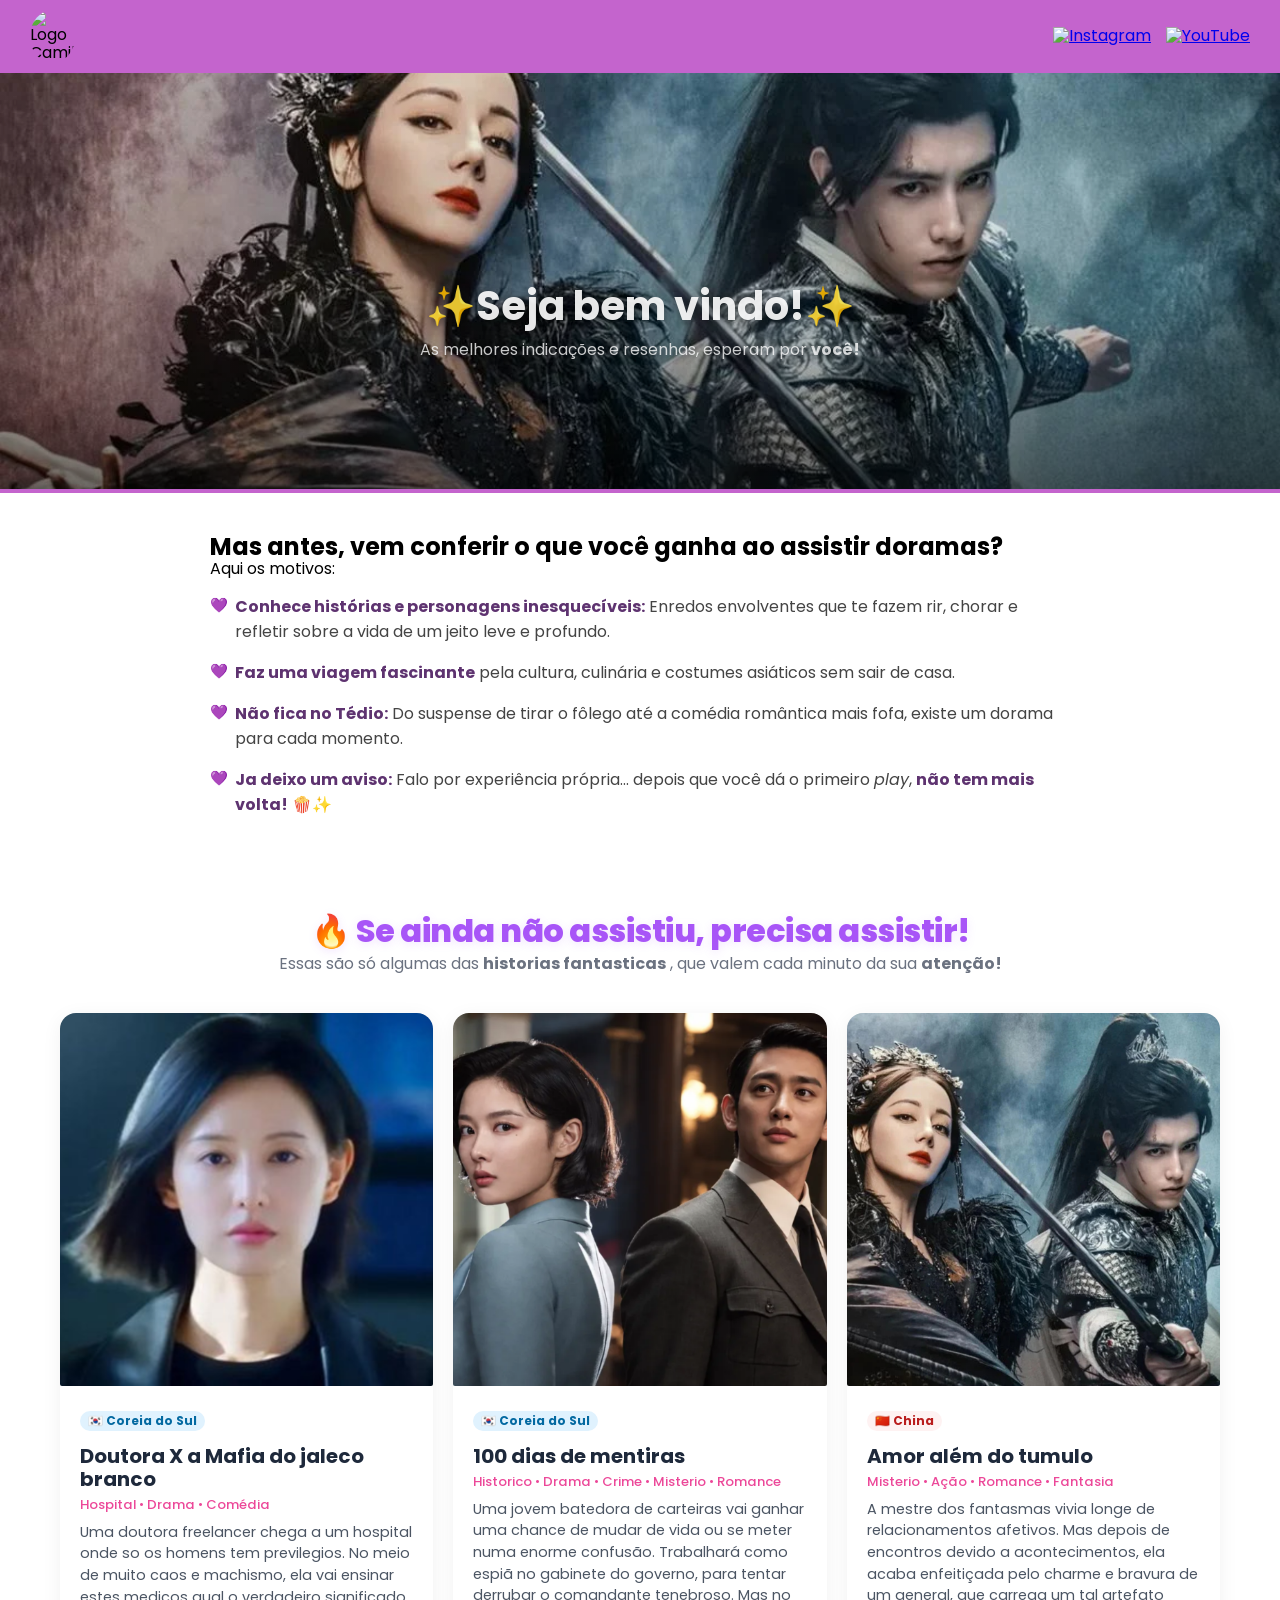
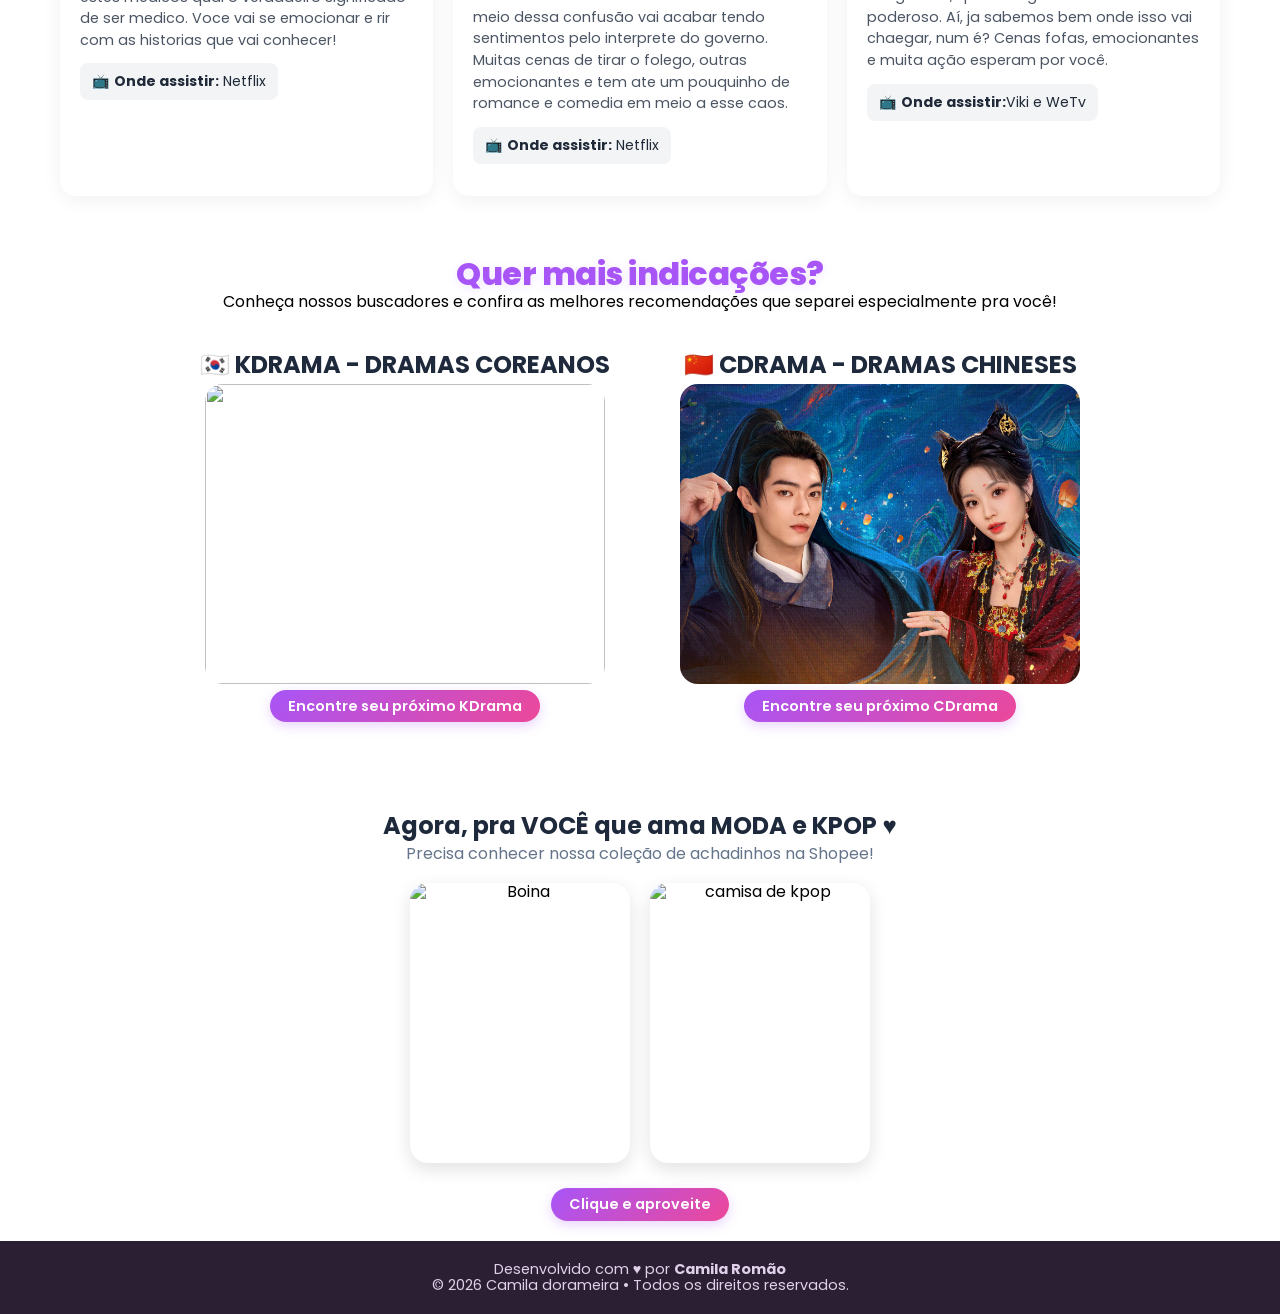
==== index.html @ a8148943 "Update index.html" ====
<!DOCTYPE html>
<html lang="pt-BR">
<head>
    <meta charset="UTF-8">
    <meta name="viewport" content="width=device-width, initial-scale=1.0">
     <link rel="stylesheet" href="normalize.css">
    <link rel="stylesheet" href="style.css">
    <link href="https://fonts.googleapis.com/css2?family=Poppins:wght@400;500;600;700;800&display=swap" rel="stylesheet">
    <title>Camila dorameira</title>
</head>
<body>

    <!-- CABEÇALHO COM BOTÃO ESTILIZADO -->
    <header>

        <img src="assets/Cah-dorameira-logo.png" alt="Logo CamilaFlix" class="logotipo"> 

        
        <div class="redes-sociais">
             <a href="https://www.instagram.com/camiladorameiraa/" target="_blank" rel="noopener noreferrer"><img src="assets/Instagram_icon.png" alt="Instagram"></a>
            <a href="https://www.youtube.com/@Camiladorameira" target="_blank" rel="noopener noreferrer"><img src="assets/Youtube_logo.png" alt="YouTube"></a>
        </div>
    </header>

    <div id="sakura-container"></div>


    <!-- Banner do site -->
   <section class="banner">

    <div class="conteudo-banner">

       <img
            src="assets/Amor-alem-do-tumulo-capa.webp"
            alt="poster de amor alem do tumulo"
        >

        <div class="texto-banner">
            <h1>✨Seja bem vindo!✨</h1>

            <p>
                As melhores indicações e resenhas, esperam por <strong>você!</strong> 
            </p>
        </div>

    </div>

</section>

        <section class="secao-chamativa">
            <h2>Mas antes, vem conferir o que você ganha ao assistir doramas?</h2>
            <p>Aqui os motivos:</p>

            <ul class="lista-motivos">
                <li><strong>Conhece histórias e personagens inesquecíveis:</strong> Enredos envolventes que te fazem rir, chorar e refletir sobre a vida de um jeito leve e profundo.</li>

                <li><strong>Faz uma viagem fascinante</strong> pela cultura, culinária e costumes asiáticos sem sair de casa.</li>

                <li><strong>Não fica no Tédio:</strong> Do suspense de tirar o fôlego até a comédia romântica mais fofa, existe um dorama para cada momento.</li>

                <li><strong>Ja deixo um aviso:</strong> Falo por experiência própria... depois que você dá o primeiro <em>play</em>, <strong>não tem mais volta!</strong> 🍿✨</li>
            </ul>

        </section>

        <!-- GRADE DE CARDS  -->

<section class="titulo-chamativo">
        <h2>🔥 Se ainda não assistiu, precisa assistir!</h2>
        <p>Essas são só algumas das <strong>historias fantasticas</strong> , que valem cada minuto da sua <strong> atenção!</strong></p>
    </section>

    <!-- Grid onde ficam os seus doramas -->
    <main class="grid-doramaflix">

        <!-- Exemplo Card Coreano 1 -->
        <div class="card-dorama">
            <img src="assets/doutora-x.png">
            <div class="card-info">
                <span class="tag-pais coreia">🇰🇷 Coreia do Sul</span>
                <h3>Doutora X a Mafia do jaleco branco</h3>
                <span class="genero">Hospital • Drama • Comédia</span>
                <p>Uma doutora freelancer chega a um hospital onde so os homens tem previlegios. No meio de muito caos e machismo, ela vai ensinar estes medicos qual o verdadeiro significado de ser medico. Voce vai se emocionar e rir com as historias que vai conhecer! </p>
                <p class="onde-assistir">📺 <strong>Onde assistir:</strong> Netflix</p>
            </div>
        </div>

        <!-- Exemplo Card Coreano 2 -->
        <div class="card-dorama">
            <img src="assets/100-dias-de-mentiras.png" alt="Imgaem de 100 dias de mentiras">
            <div class="card-info">
                <span class="tag-pais coreia">🇰🇷 Coreia do Sul</span>
                <h3>100 dias de mentiras</h3>
                <span class="genero">Historico • Drama • Crime • Misterio • Romance </span>
                <p>Uma jovem batedora de carteiras vai ganhar uma chance de mudar de vida ou se meter numa enorme confusão. Trabalhará como espiã no gabinete do governo, para tentar derrubar o comandante tenebroso. Mas no meio dessa confusão vai acabar tendo sentimentos pelo interprete do governo. Muitas cenas  de tirar o folego, outras emocionantes e tem ate um pouquinho de romance e comedia em meio a esse caos.</p>
                <p class="onde-assistir">📺 <strong>Onde assistir:</strong> Netflix</p>
            </div>
        </div> 


        <!-- Exemplo Card Chinês 1 -->
        <div class="card-dorama">
            <img src="assets/amor-alem-do-tumulo.png">
            <div class="card-info">
                <span class="tag-pais china">🇨🇳 China</span>
                <h3>Amor além do tumulo</h3>
                <span class="genero">Misterio • Ação • Romance • Fantasia</span>
                <p>A mestre dos fantasmas vivia longe de relacionamentos afetivos. Mas depois de encontros devido a acontecimentos, ela acaba enfeitiçada pelo charme e bravura de um general, que carrega um tal artefato poderoso. Aí, ja sabemos bem onde isso vai chaegar, num é? Cenas fofas, emocionantes e muita ação esperam por você.</p>
                <p class="onde-assistir">📺 <strong>Onde assistir:</strong>Viki e WeTv</p>
            </div>
        </div> 
    </main>

    <!-- Seção dos buscadores kdrama e cdrama -->

<section class="titulo-buscadores">
        <h2>Quer mais indicações?</h2>
        <p>Conheça nossos buscadores e confira as melhores recomendações que separei especialmente pra você!</p>
    </section>

     <section class="buscadores"> 
        <div class="buscador-titulo">
        <h2>🇰🇷 KDRAMA - DRAMAS COREANOS</h2>
        <img src="assets/assustadoramente-apaixonados-img.webp" alt="">
        <a  href="search-kdrama.html" target="_blank" rel="noopener noreferrer">
                Encontre seu próximo KDrama 
            </a>
    </div>

    <div class="buscador-titulo">
        <h2>🇨🇳 CDRAMA - DRAMAS CHINESES</h2>
        <img src="assets/moonlit-reunion.jpg" alt="">
        <a  href="search-cdrama.html" target="_blank" rel="noopener noreferrer">
                Encontre seu próximo CDrama
            </a>
    </div>
</section>

    <!-- ======== Seção achadinhos  ========== -->

<section class="achadinhos">

    <div class="achadinhos-titulo">

        <h2>Agora, pra VOCÊ que ama MODA e KPOP ♥</h2>

        <p>
            Precisa conhecer nossa coleção de achadinhos na Shopee!
        </p>


        <!-- IMAGENS DOS ACHADINHOS -->

        <div class="achadinhos-imagens">

            <img 
               src="https://down-br.img.susercontent.com/file/br-11134207-81ztu-mkzooia4b6ype2@resize_w450_nl.webp" 
                alt="Boina"
            >

            <img 
                src="https://down-br.img.susercontent.com/file/br-11134207-7r98o-m7ful9rky6ya3a@resize_w450_nl.webp" 
                alt="camisa de kpop"
            >

        </div>

        <!-- BOTÃO -->

        <a 
            href="https://collshp.com/colecaocamilaachadinhos/category/2651633?view=storefront"
            target="_blank"
            rel="noopener noreferrer"
        >
            Clique e aproveite
        </a>

    </div>
</section>


    <footer>
        <p>Desenvolvido com <span class="coracao">♥</span> por <strong>Camila Romão</strong></p>
        <p>&copy; 2026 Camila dorameira • Todos os direitos reservados.</p>
    </footer>

    <script src="script.js"></script>

</body>
</html>
---- style.css ----
* {
    margin: 0;
    padding: 0;
    box-sizing: border-box;
    font-family: "Poppins", sans-serif;
}

/* ============================================== */
/* 2. CABEÇALHO E NAVEGAÇÃO                       */
/* ============================================== */
header {
    display: flex;
    justify-content: space-between;
    align-items: center;
    padding: 10px 30px;
    background-color: rgb(196, 100, 205);
    backdrop-filter: blur(5px);
    position: sticky;
    top: 0;
    z-index: 100;
}

nav {
    display: flex; /* Ativa o flexbox para alinhar o form */
    justify-content: center; /* Centraliza o formulário na barra de navegação */
    padding: 8px;
}

#form-busca {
    display: flex; /* Ativa o flexbox para alinhar label, input e botão em linha */
    align-items: center;
    gap: 8px; /* Cria o espaçamento de 8px entre os elementos internos */
}

button {
   background-color: rgb(215, 117, 228);
   color: aliceblue;
   border-radius: 5px;
   border: none; /* Remove a borda padrão feia do botão */
   width: 70px;
   height: 25px;
   cursor: pointer; /* Faz o cursor virar a "mãozinha" ao passar o mouse */
}

@media (max-width: 600px) {

    header {
        padding: 8px 15px;
    }

    .logotipo {
        width: 40px;
    }

    .redes-sociais {
        gap: 8px;
    }

    .redes-sociais img {
        width: 24px;
    }

}

.logotipo {
    width: 45px;
    height: auto;
    border-radius: 50%;
    transition: transform 0.3s ease;
    cursor: pointer;
}

.logotipo:hover {
    transform: scale(1.08);
}

.redes-sociais {
    display: flex;
    gap: 15px;
}

.redes-sociais img {
    width: 28px;
    height: auto;
    transition: transform 0.2s ease;
}

.redes-sociais img:hover {
    transform: scale(1.15);
}

/* ====  EFEITO ANIMAÇÕES DE SAKURA ===== */
#sakura-container {
  position: fixed;
  top: 0;
  left: 0;
  width: 100%;
  height: 100%;
  pointer-events: none; /* Garante que as pétalas não bloqueiem cliques no site */
  z-index: 9999;
  overflow: hidden;
}

.petal {
  position: absolute;
  top: -20px;
  background-color: #ffb7c5; /* Cor rosa-cerejeira */
  border-radius: 15px 0 15px 0; /* Formato de pétala */
  opacity: 0.85;
  pointer-events: none;
  animation: fall linear forwards;
}

/* Animação de queda e rotação suave */
@keyframes fall {
  0% {
    transform: translateY(0) rotate(0deg) translateX(0);
    opacity: 0.9;
  }
  50% {
    transform: translateY(50vh) rotate(180deg) translateX(40px); /* Balanço para o lado */
  }
  100% {
    transform: translateY(105vh) rotate(360deg) translateX(-20px);
    opacity: 0.1;
  }
}

/* =========================================================
   TEXTO SOBRE O BANNER
========================================================= */

.texto-banner {
    position: absolute;

    left: 50%;
    top: 60%;

    transform: translate(-50%, -50%);

    width: calc(100% - 40px);
    max-width: 650px;

    margin: 0;
    padding: 0;

    text-align: center;

    color: rgba(255, 255, 255, 0.9);

    text-shadow: 0 2px 10px rgba(0, 0, 0, 0.45);

    z-index: 2;
}

.texto-banner h1 {
    margin: 0 0 8px;
    padding: 0;

    color: rgba(255, 255, 255, 0.9);

    font-size: clamp(1.4rem, 5vw, 2.5rem);

    font-weight: 700;

    line-height: 1.2;

    text-align: center;

    white-space: normal;

    text-shadow: 0 2px 10px rgba(0, 0, 0, 0.5);
}

.texto-banner p {
    margin: 0;
    padding: 0;

    color: rgba(255, 255, 255, 0.78);

    font-size: clamp(0.75rem, 2.5vw, 1rem);

    line-height: 1.5;

    text-align: center;
}

/* BANNER DO TOPO                              */
/* ============================================== */

.banner {
    width: 100%;
    margin: 0;
    padding: 0;
}

.conteudo-banner {
    width: 100%;
    height: clamp(250px, 40vw, 420px);
    overflow: hidden;
    position: relative;
    border-bottom: 4px solid #c464cd;
}

.conteudo-banner img {
    width: 100%;
    height: 100%;
    display: block;
    object-fit: cover;
    object-position: center;
}

/* Degrade sobre a imagem */ 
.conteudo-banner::after {
    content: "";
    position: absolute;
    inset: 0;
    background: linear-gradient(
        to bottom,
        rgba(0, 0, 0, 0.05),
        rgba(0, 0, 0, 0.15),
        rgba(0, 0, 0, 0.55)
    );
    pointer-events: none;
}


.texto-banner {
    position: absolute;

    left: 50%;
    top: 60%;

    transform: translate(-50%, -50%);

    width: calc(100% - 40px);
    max-width: 650px;

    margin: 0;
    padding: 0;

    text-align: center;

    z-index: 2;
}

.texto-banner h1 {
    margin: 0 0 8px !important;
    padding: 0;

    color: rgba(255, 255, 255, 0.90);

    font-size: clamp(1.5rem, 5vw, 2.5rem);

    font-weight: 700;
    line-height: 1.2;

    text-align: center;

    white-space: normal;

    text-shadow: 0 2px 10px rgba(0, 0, 0, 0.5);
}

.texto-banner p {
    margin: 0;
    padding: 0;

    color: rgba(255, 255, 255, 0.78);

    font-size: clamp(0.75rem, 2.5vw, 1rem);

    line-height: 1.5;

    text-align: center;
}

/* =========================================================
   BANNER RESPONSIVO
========================================================= */

@media (max-width: 768px) {

    .conteudo-banner {
        height: 280px;
    }

}

/* =========================================================
   CELULAR
========================================================= */

@media (max-width: 600px) {

    .conteudo-banner {
        height: 240px;
    }

    .texto-banner {
        top: 62%;

        width: calc(100% - 30px);
    }

    .texto-banner h1 {
        font-size: 1.45rem;
    }

    .texto-banner p {
        font-size: 0.75rem;
    }

}

/* SEÇÕES DE TEXTO E APRESENTAÇÃO  */ 

.secao-chamativa { 
    max-width: 900px; 
    margin: 0 auto; 
    padding: 40px 20px;
}

.lista-motivos {
    list-style: none;
    padding: 0;
    margin-top: 15px;
}

.lista-motivos li {
    color: #444;
    font-size: 1rem;
    line-height: 1.6;
    margin-bottom: 15px;
    position: relative;
    padding-left: 25px;
}

.lista-motivos li::before {
    content: "💜";
    position: absolute;
    left: 0;
    top: 0;
    font-size: 0.9rem;
}

.lista-motivos strong {
    color: #5e3370;
}


/* ==================== TÍTULO DA PÁGINA ==================== */

.titulo-chamativo {
    text-align: center;
    margin: 40px 0 20px;
    padding: 0 15px;
}

.titulo-chamativo h2 {
    font-size: 2rem;
    color: #a855f7;
    font-weight: 800;
    letter-spacing: -0.5px;

    text-shadow: 0 2px 10px rgba(168, 85, 247, 0.15);
}

.titulo-chamativo p {
    color: #6b7280;
    font-size: 1rem;
    margin-top: 5px;
}

/* ==================== TAGS DOS PAÍSES ==================== */

.tag-pais {
    display: inline-block;

    padding: 3px 8px;
    margin-bottom: 8px;

    border-radius: 12px;

    font-size: 0.75rem;
    font-weight: bold;
    font-family: "Poppins", sans-serif;
}

.coreia {
    background-color: #e0f2fe;
    color: #0369a1;
}

.china {
    background-color: #fef2f2;
    color: #b91c1c;
}

/* ==================== GRADE DE CARDS ==================== */

.grid-doramaflix {
    display: grid;
    
    grid-template-columns: repeat(3, minmax(0, 1fr));

    gap: 20px;

    width: 100%;
    max-width: 1200px;

    margin: 0 auto;
    padding: 20px;
}

/* ==================== CARDS DE DORAMA ==================== */

.card-dorama {

    width: 100%;
    background: #ffffff;

    border-radius: 16px;

    overflow: hidden;

    box-shadow: 0 4px 20px rgba(0, 0, 0, 0.06);

    cursor: pointer;

    opacity: 1;
    transform: translateY(0);
    filter: none;
    visibility: visible;

    transition:
        transform 0.3s ease,
        box-shadow 0.3s ease;
}

.card-dorama:hover {
    transform: translateY(-8px) scale(1.02);

    box-shadow: 0 16px 32px rgba(168, 85, 247, 0.25);
}

.card-dorama img {
  width: 100%;
  border-radius: 2px;
}

.card-info {
    padding: 20px;
}

.card-info h3 {
    font-size: 1.25rem;

    color: #1e293b;

    margin: 6px 0;
}

.genero {
    display: block;

    font-size: 0.82rem;

    color: #ec4899;

    font-weight: 500;

    margin-bottom: 10px;
}

.card-info p {
    font-size: 0.9rem;

    color: #4b5563;

    line-height: 1.5;

    margin-bottom: 12px;
}

/* ==================== ONDE ASSISTIR ==================== */

.onde-assistir {
    display: inline-block;

    font-size: 0.88rem !important;

    color: #1f2937 !important;

    background-color: #f3f4f6;

    padding: 8px 12px;

    border-radius: 8px;
}


/* ==========================================
   SEÇÃO DOS BUSCADORES
   ========================================== */

.titulo-buscadores {
    text-align: center;
    margin: 40px 0 20px;
    padding: 0 15px;
}

.titulo-buscadores h2 {
    font-size: 2rem;
    color: #a855f7;
    font-weight: 800;
    letter-spacing: -0.5px;

    text-shadow: 0 2px 10px rgba(168, 85, 247, 0.15);
}


.buscadores {
    display: flex;
    align-items: stretch;
    justify-content: center;
    gap: 30px;
    width: 100%;
}


/* ==========================================
   CADA BUSCADOR
   ========================================== */

.buscador-titulo {
    display: flex;

    flex-direction: column;

    align-items: center;
    justify-content: center;

    text-align: center;

    padding: 20px;
}


/* ==========================================
   TÍTULO
   ========================================== */

.buscador-titulo h2 {
    color: #1e293b;

    margin-bottom: 5px;
}


/* ==========================================
   NOME DO BUSCADOR
   ========================================== */

.buscador-titulo p {
    color: #64748b;

    margin-bottom: 15px;
}

.buscadores img {
    width: 400px;
    height: 300px;
    object-fit: cover;
    border-radius: 18px;
}

/* ==========================================
   BOTÃO
   ========================================== */

.buscador-titulo a {
    display: flex;

    align-items: center;
    justify-content: center;
    margin-top: 6px;

    gap: 6px;

    background: linear-gradient(
        135deg,
        #a855f7,
        #ec4899
    );

    color: #ffffff;

    font-weight: 600;

    font-size: 0.9rem;

    padding: 8px 18px;

    border-radius: 20px;

    text-decoration: none;

    box-shadow:
        0 4px 12px rgba(168, 85, 247, 0.25);

    transition:
        transform 0.3s ease,
        box-shadow 0.3s ease;
}


/* ==========================================
   HOVER
   ========================================== */

.buscador-titulo a:hover {
    transform: translateY(-2px) scale(1.05);

    box-shadow:
        0 6px 18px rgba(168, 85, 247, 0.4);
}

/* ==================== SEÇÃO ACHADINHOS ==================== */

.achadinhos {
    width: 100%;
    margin-top: 50px;
}


/* ==========================================
   CONTEÚDO
   ========================================== */

.achadinhos-titulo {
    display: flex;

    flex-direction: column;

    align-items: center;
    justify-content: center;

    text-align: center;

    padding: 20px;
}


/* ==========================================
   TÍTULO
   ========================================== */

.achadinhos-titulo h2 {
    color: #1e293b;

    margin-bottom: 5px;
}


/* ==========================================
   TEXTO
   ========================================== */

.achadinhos-titulo p {
    color: #64748b;

    margin-bottom: 20px;
}


/* ==========================================
   IMAGENS
   ========================================== */

.achadinhos-imagens {
    display: flex;

    align-items: center;
    justify-content: center;

    gap: 20px;

    width: 100%;

    margin-bottom: 25px;
}


.achadinhos-imagens img {
    width: 220px;
    height: 280px;

    object-fit: cover;

    border-radius: 18px;

    box-shadow:
        0 6px 18px rgba(0, 0, 0, 0.12);

    transition:
        transform 0.3s ease,
        box-shadow 0.3s ease;
}


.achadinhos-imagens img:hover {
    transform: translateY(-5px) scale(1.03);

    box-shadow:
        0 10px 25px rgba(168, 85, 247, 0.25);
}


/* ==========================================
   BOTÃO
   ========================================== */

.achadinhos-titulo a {
    display: inline-flex;

    align-items: center;
    justify-content: center;

    gap: 6px;

    background: linear-gradient(
        135deg,
        #a855f7,
        #ec4899
    );

    color: #ffffff;

    font-weight: 600;

    font-size: 0.9rem;

    padding: 8px 18px;

    border-radius: 20px;

    text-decoration: none;

    box-shadow:
        0 4px 12px rgba(168, 85, 247, 0.25);

    transition:
        transform 0.3s ease,
        box-shadow 0.3s ease;
}


.achadinhos-titulo a:hover {
    transform: translateY(-2px) scale(1.05);

    box-shadow:
        0 6px 18px rgba(168, 85, 247, 0.4);
}


/* ==========================================
   CELULAR
   ========================================== */

@media (max-width: 600px) {

    .grid-doramaflix {
        grid-template-columns: 1fr;

        gap: 20px;

        padding: 15px;
    }

    .grid-doramaflix {
        flex-direction: column;
        align-items: center;
        display: block;
    }


    .card-dorama {
        width: 100%;
    }


    .buscadores {
        flex-direction: column;
        align-items: center;

    }

    .buscadores img {
        width: 100%;
        max-width: 400px;
        height: 280px;
        object-fit: cover;
    }


    .achadinhos-imagens {
        gap: 12px;
    }

    .achadinhos-imagens img {
        width: 145px;
        height: 190px;
    }

}

/* TABLET */

@media (max-width: 900px) {

    .grid-doramaflix {
        grid-template-columns: repeat(2, minmax(0, 1fr));
    }

}

/* ============================================== */
/* 8. RODAPÉ                                      */
/* ============================================== */
footer {
    text-align: center;
    padding: 20px;
    background-color: #2b1f33;
    color: #e0d0ea;
    font-size: 0.9rem;
}
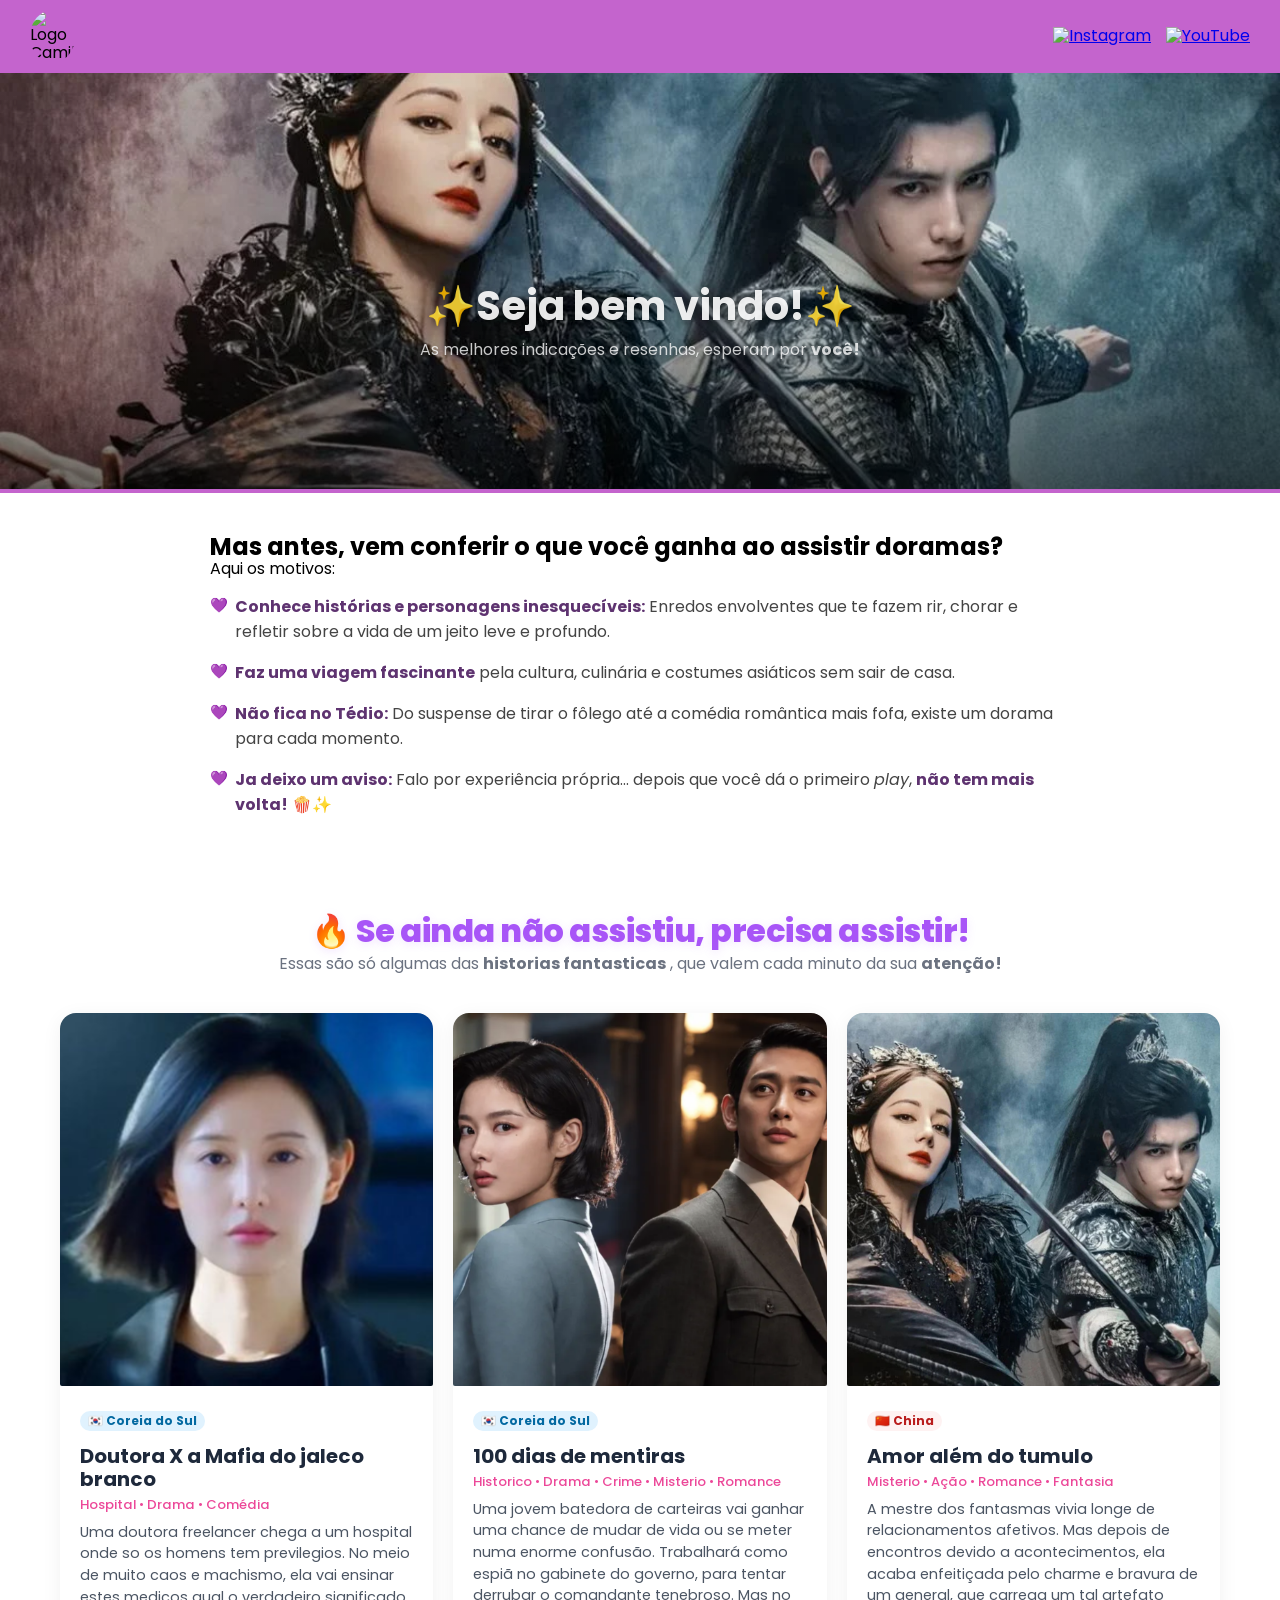
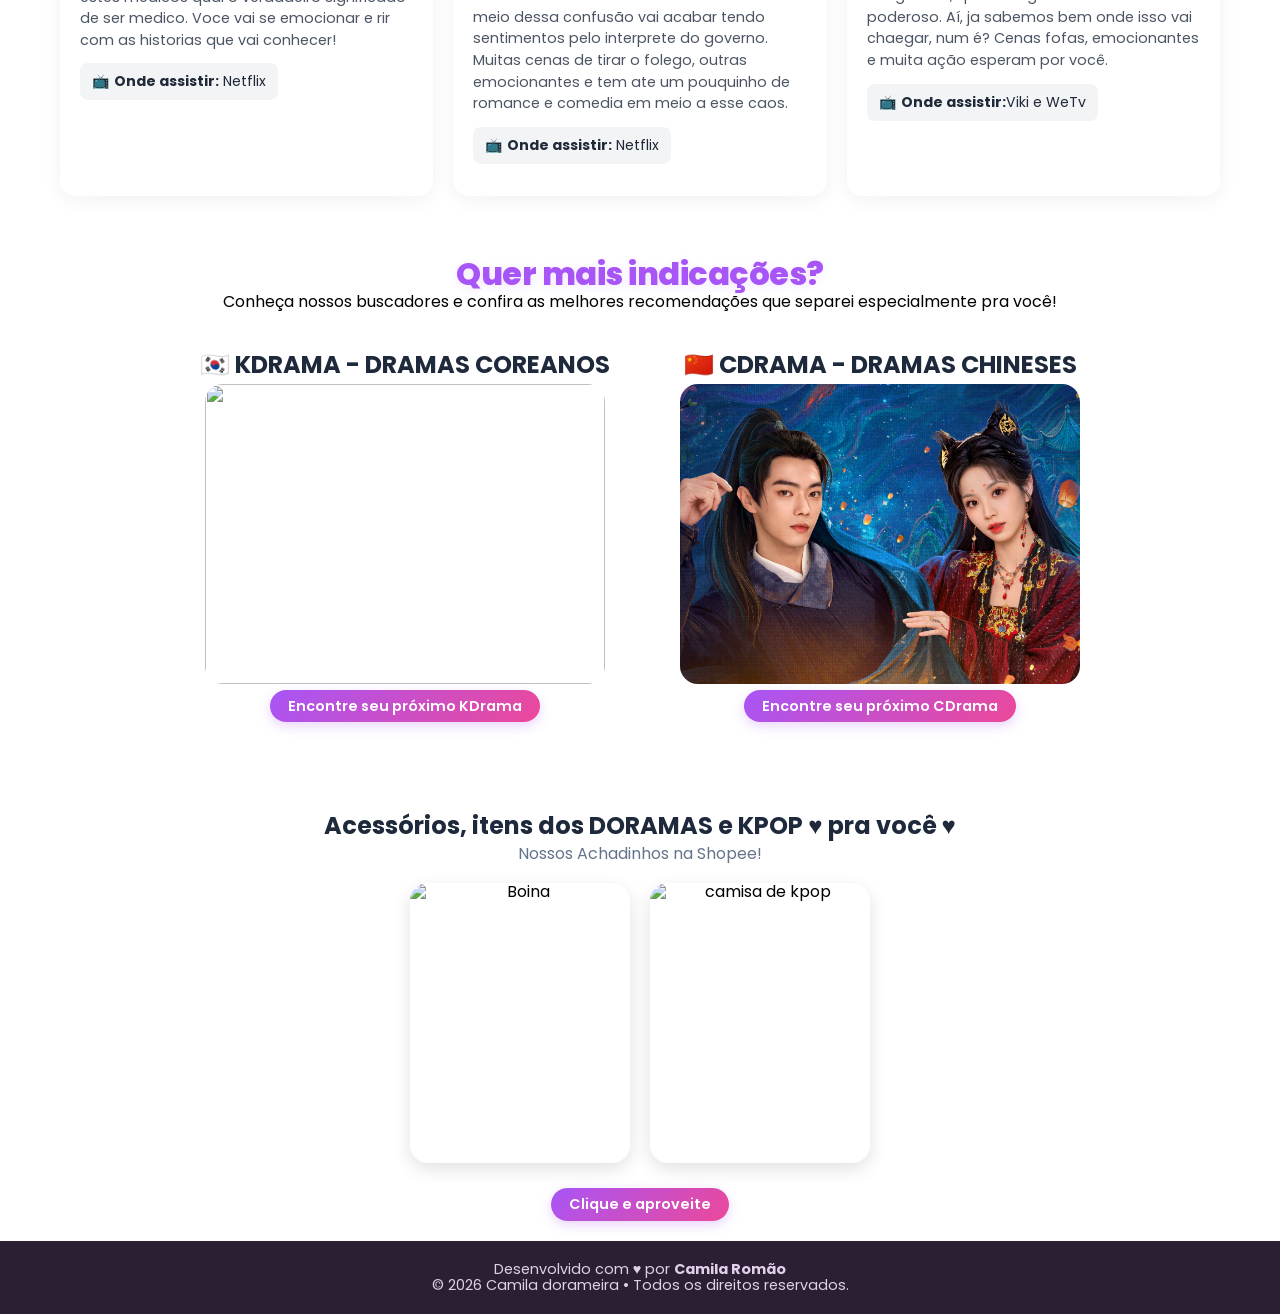
==== commit 40893e63: "Update index.html" ====
--- a/index.html
+++ b/index.html
@@ -142,10 +142,10 @@
 
     <div class="achadinhos-titulo">
 
-        <h2>Agora, pra VOCÊ que ama MODA e KPOP ♥</h2>
+        <h2>Acessórios, itens dos DORAMAS e KPOP ♥ pra você ♥ </h2>
 
         <p>
-            Precisa conhecer nossa coleção de achadinhos na Shopee!
+            Nossos Achadinhos na Shopee!
         </p>
 
 
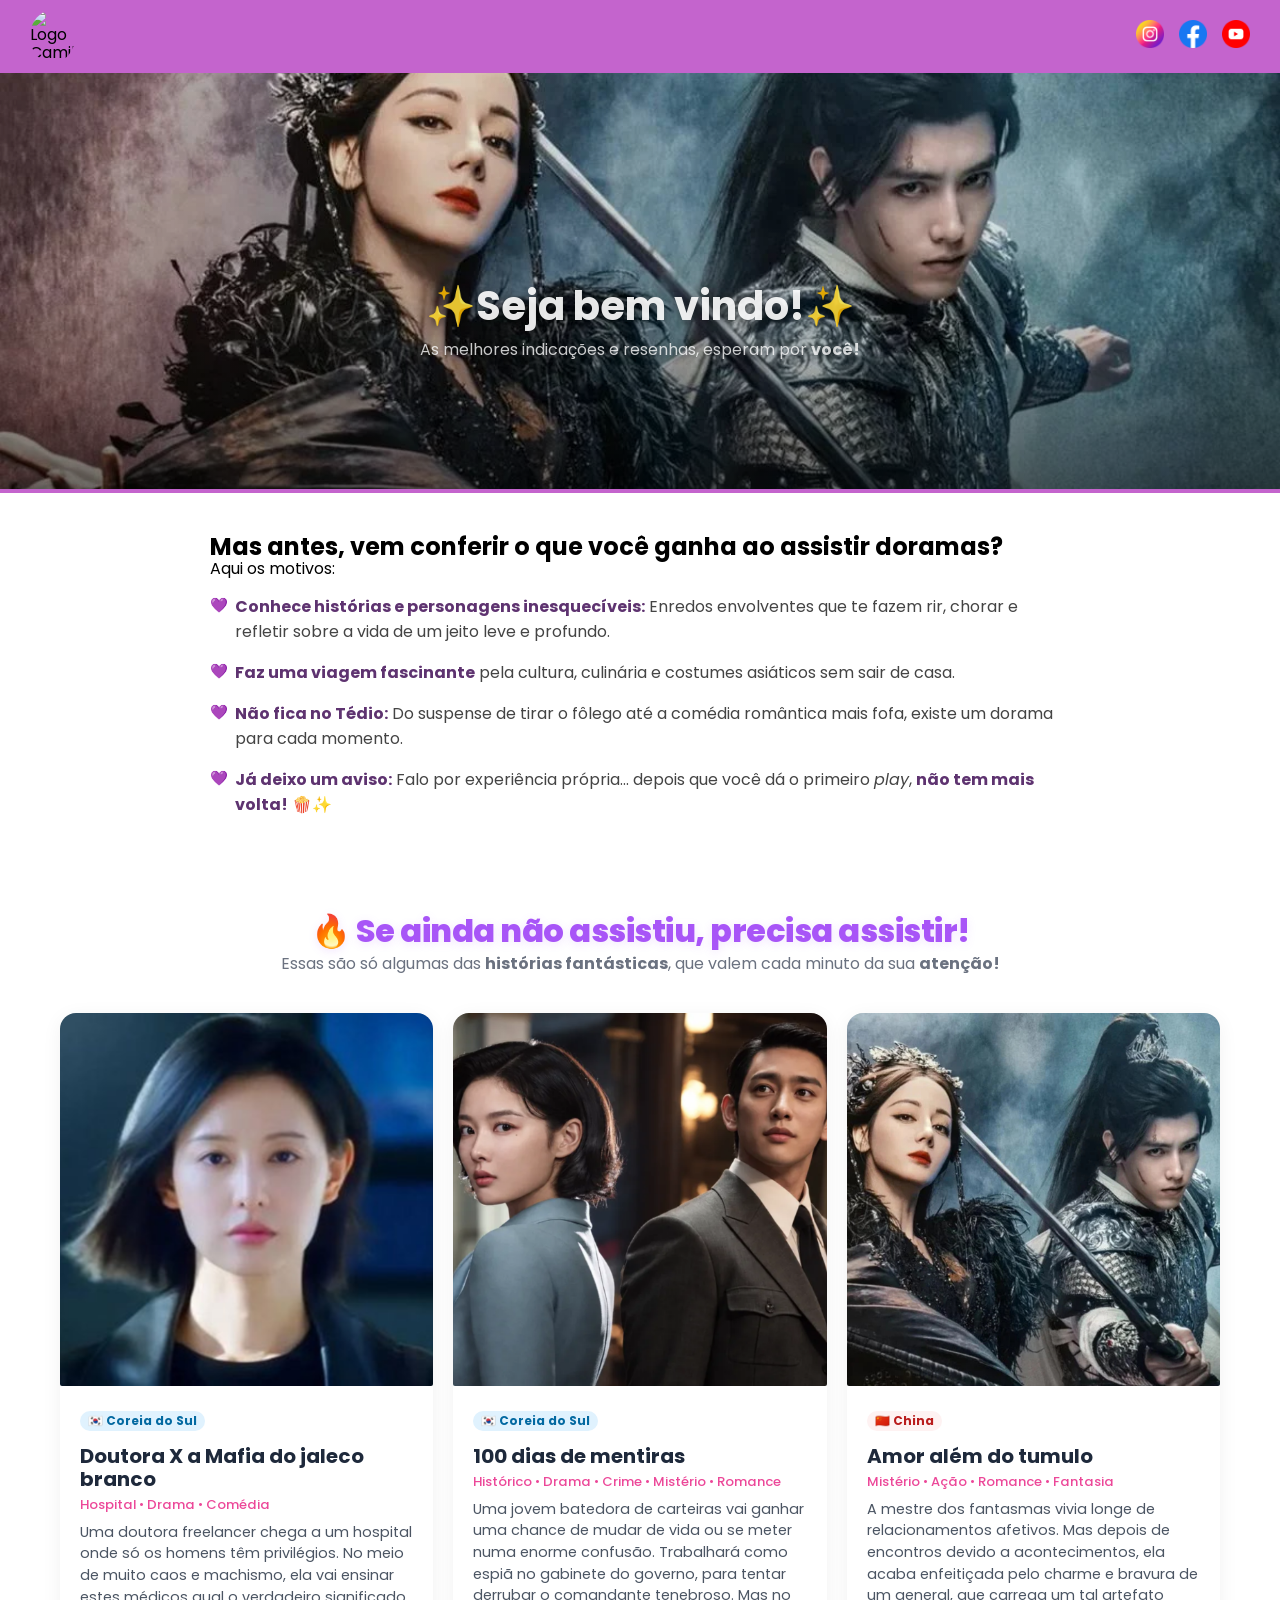
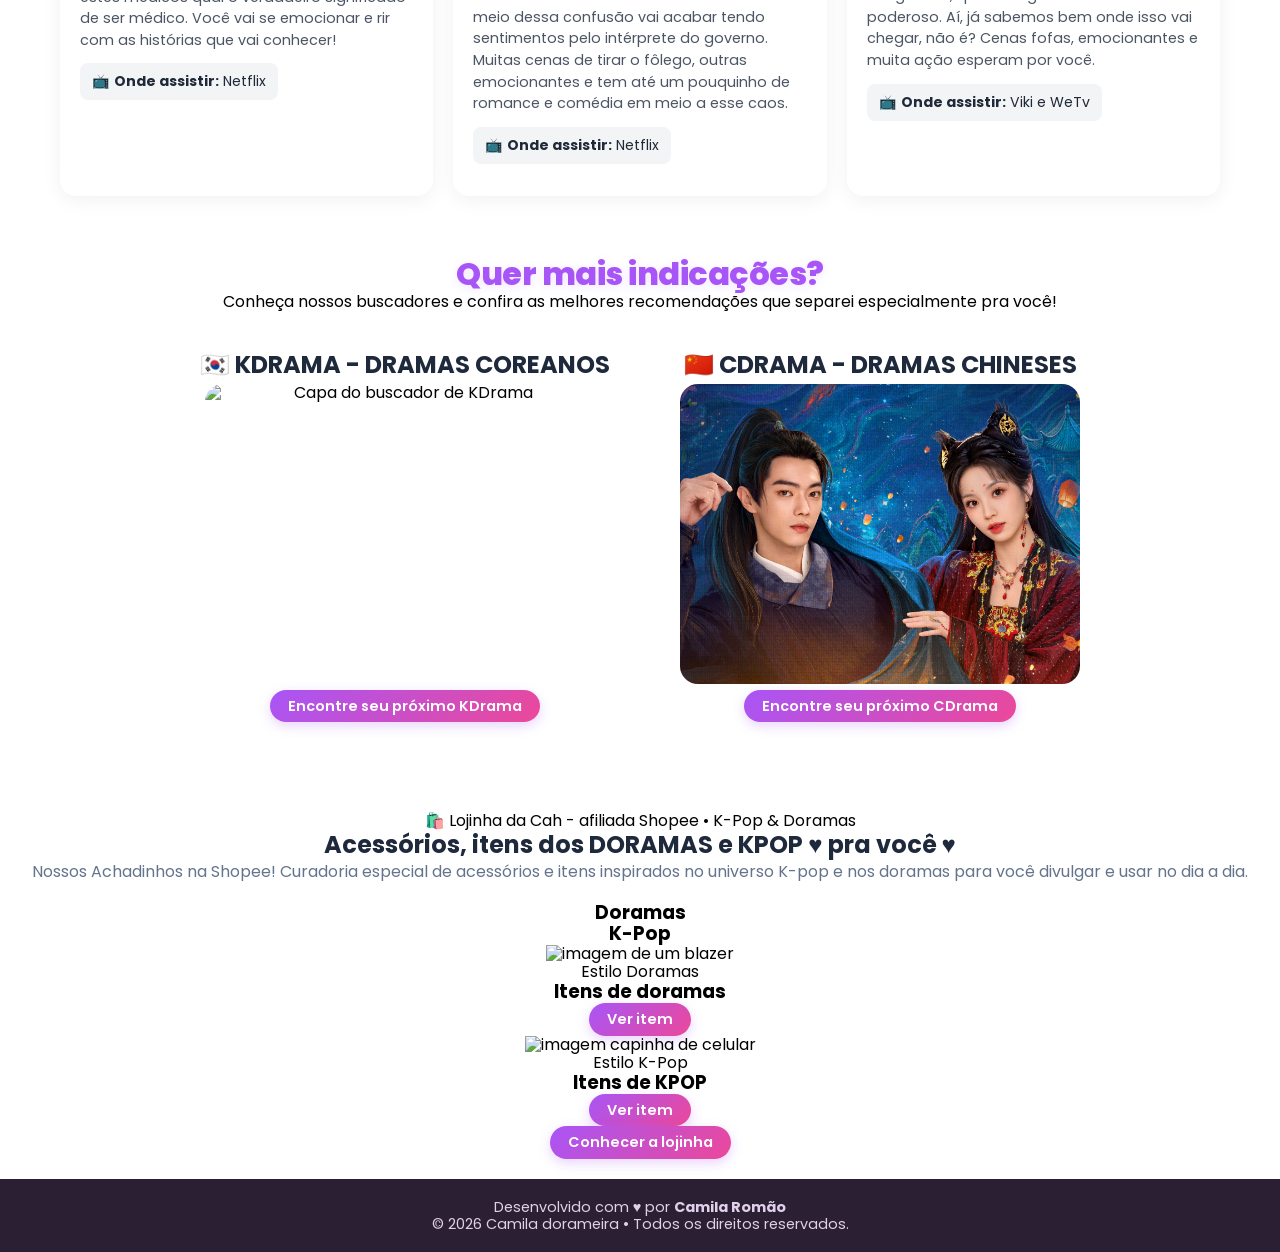
==== commit 2871c032: "Add files via upload" ====
--- a/index.html
+++ b/index.html
@@ -3,188 +3,198 @@
 <head>
     <meta charset="UTF-8">
     <meta name="viewport" content="width=device-width, initial-scale=1.0">
-     <link rel="stylesheet" href="normalize.css">
+    <link rel="stylesheet" href="normalize.css">
     <link rel="stylesheet" href="style.css">
     <link href="https://fonts.googleapis.com/css2?family=Poppins:wght@400;500;600;700;800&display=swap" rel="stylesheet">
     <title>Camila dorameira</title>
 </head>
 <body>
 
-    <!-- CABEÇALHO COM BOTÃO ESTILIZADO -->
+    <!-- CABEÇALHO -->
     <header>
-
-        <img src="assets/Cah-dorameira-logo.png" alt="Logo CamilaFlix" class="logotipo"> 
-
-        
+        <img src="assets/Cah-dorameira-logo.png" alt="Logo CamilaFlix" class="logotipo">
+
         <div class="redes-sociais">
-             <a href="https://www.instagram.com/camiladorameiraa/" target="_blank" rel="noopener noreferrer"><img src="assets/Instagram_icon.png" alt="Instagram"></a>
-            <a href="https://www.youtube.com/@Camiladorameira" target="_blank" rel="noopener noreferrer"><img src="assets/Youtube_logo.png" alt="YouTube"></a>
+           <a href="https://www.instagram.com/camiladorameiraa/" target="_blank" rel="noopener noreferrer">
+                <img src="assets/instagram.png" alt="icone do Instagram">
+            </a>
+
+             </a>
+            <a href="https://www.facebook.com/profile.php?id=61572568697066&locale=pt_BR" target="_blank" rel="noopener noreferrer">
+                <img src="assets/facebook.png" alt="iconde do facebook">
+            </a>
+
+             <a href="https://www.youtube.com/@Camiladorameira" target="_blank" rel="noopener noreferrer">
+                <img src="assets/youtube.png" alt="icone do YouTube">
+            </a>
         </div>
     </header>
 
     <div id="sakura-container"></div>
 
-
-    <!-- Banner do site -->
-   <section class="banner">
-
-    <div class="conteudo-banner">
-
-       <img
-            src="assets/Amor-alem-do-tumulo-capa.webp"
-            alt="poster de amor alem do tumulo"
-        >
-
-        <div class="texto-banner">
-            <h1>✨Seja bem vindo!✨</h1>
-
-            <p>
-                As melhores indicações e resenhas, esperam por <strong>você!</strong> 
-            </p>
-        </div>
-
-    </div>
-
-</section>
-
-        <section class="secao-chamativa">
-            <h2>Mas antes, vem conferir o que você ganha ao assistir doramas?</h2>
-            <p>Aqui os motivos:</p>
-
-            <ul class="lista-motivos">
-                <li><strong>Conhece histórias e personagens inesquecíveis:</strong> Enredos envolventes que te fazem rir, chorar e refletir sobre a vida de um jeito leve e profundo.</li>
-
-                <li><strong>Faz uma viagem fascinante</strong> pela cultura, culinária e costumes asiáticos sem sair de casa.</li>
-
-                <li><strong>Não fica no Tédio:</strong> Do suspense de tirar o fôlego até a comédia romântica mais fofa, existe um dorama para cada momento.</li>
-
-                <li><strong>Ja deixo um aviso:</strong> Falo por experiência própria... depois que você dá o primeiro <em>play</em>, <strong>não tem mais volta!</strong> 🍿✨</li>
-            </ul>
-
-        </section>
-
-        <!-- GRADE DE CARDS  -->
-
-<section class="titulo-chamativo">
+    <!-- BANNER DO TOPO -->
+    <section class="banner">
+        <div class="conteudo-banner">
+            <img src="assets/Amor-alem-do-tumulo-capa.webp" alt="poster de amor alem do tumulo">
+
+            <div class="texto-banner">
+                <h1>✨Seja bem vindo!✨</h1>
+                <p>
+                    As melhores indicações e resenhas, esperam por <strong>você!</strong>
+                </p>
+            </div>
+        </div>
+    </section>
+
+    <!-- MOTIVOS -->
+    <section class="secao-chamativa">
+        <h2>Mas antes, vem conferir o que você ganha ao assistir doramas?</h2>
+        <p>Aqui os motivos:</p>
+
+        <ul class="lista-motivos">
+            <li><strong>Conhece histórias e personagens inesquecíveis:</strong> Enredos envolventes que te fazem rir, chorar e refletir sobre a vida de um jeito leve e profundo.</li>
+            <li><strong>Faz uma viagem fascinante</strong> pela cultura, culinária e costumes asiáticos sem sair de casa.</li>
+            <li><strong>Não fica no Tédio:</strong> Do suspense de tirar o fôlego até a comédia romântica mais fofa, existe um dorama para cada momento.</li>
+            <li><strong>Já deixo um aviso:</strong> Falo por experiência própria... depois que você dá o primeiro <em>play</em>, <strong>não tem mais volta!</strong> 🍿✨</li>
+        </ul>
+    </section>
+
+    <!-- TÍTULO DOS CARDS -->
+    <section class="titulo-chamativo">
         <h2>🔥 Se ainda não assistiu, precisa assistir!</h2>
-        <p>Essas são só algumas das <strong>historias fantasticas</strong> , que valem cada minuto da sua <strong> atenção!</strong></p>
-    </section>
-
-    <!-- Grid onde ficam os seus doramas -->
+        <p>Essas são só algumas das <strong>histórias fantásticas</strong>, que valem cada minuto da sua <strong>atenção!</strong></p>
+    </section>
+
+    <!-- GRID DE DORAMAS -->
     <main class="grid-doramaflix">
-
-        <!-- Exemplo Card Coreano 1 -->
         <div class="card-dorama">
-            <img src="assets/doutora-x.png">
+            <img src="assets/doutora-x.png" alt="Imagem de Doutora X a Mafia do jaleco branco">
             <div class="card-info">
                 <span class="tag-pais coreia">🇰🇷 Coreia do Sul</span>
                 <h3>Doutora X a Mafia do jaleco branco</h3>
                 <span class="genero">Hospital • Drama • Comédia</span>
-                <p>Uma doutora freelancer chega a um hospital onde so os homens tem previlegios. No meio de muito caos e machismo, ela vai ensinar estes medicos qual o verdadeiro significado de ser medico. Voce vai se emocionar e rir com as historias que vai conhecer! </p>
+                <p>Uma doutora freelancer chega a um hospital onde só os homens têm privilégios. No meio de muito caos e machismo, ela vai ensinar estes médicos qual o verdadeiro significado de ser médico. Você vai se emocionar e rir com as histórias que vai conhecer!</p>
                 <p class="onde-assistir">📺 <strong>Onde assistir:</strong> Netflix</p>
             </div>
         </div>
 
-        <!-- Exemplo Card Coreano 2 -->
         <div class="card-dorama">
-            <img src="assets/100-dias-de-mentiras.png" alt="Imgaem de 100 dias de mentiras">
+            <img src="assets/100-dias-de-mentiras.png" alt="Imagem de 100 dias de mentiras">
             <div class="card-info">
                 <span class="tag-pais coreia">🇰🇷 Coreia do Sul</span>
                 <h3>100 dias de mentiras</h3>
-                <span class="genero">Historico • Drama • Crime • Misterio • Romance </span>
-                <p>Uma jovem batedora de carteiras vai ganhar uma chance de mudar de vida ou se meter numa enorme confusão. Trabalhará como espiã no gabinete do governo, para tentar derrubar o comandante tenebroso. Mas no meio dessa confusão vai acabar tendo sentimentos pelo interprete do governo. Muitas cenas  de tirar o folego, outras emocionantes e tem ate um pouquinho de romance e comedia em meio a esse caos.</p>
+                <span class="genero">Histórico • Drama • Crime • Mistério • Romance</span>
+                <p>Uma jovem batedora de carteiras vai ganhar uma chance de mudar de vida ou se meter numa enorme confusão. Trabalhará como espiã no gabinete do governo, para tentar derrubar o comandante tenebroso. Mas no meio dessa confusão vai acabar tendo sentimentos pelo intérprete do governo. Muitas cenas de tirar o fôlego, outras emocionantes e tem até um pouquinho de romance e comédia em meio a esse caos.</p>
                 <p class="onde-assistir">📺 <strong>Onde assistir:</strong> Netflix</p>
             </div>
-        </div> 
-
-
-        <!-- Exemplo Card Chinês 1 -->
+        </div>
+
         <div class="card-dorama">
-            <img src="assets/amor-alem-do-tumulo.png">
+            <img src="assets/amor-alem-do-tumulo.png" alt="Imagem de Amor além do tumulo">
             <div class="card-info">
                 <span class="tag-pais china">🇨🇳 China</span>
                 <h3>Amor além do tumulo</h3>
-                <span class="genero">Misterio • Ação • Romance • Fantasia</span>
-                <p>A mestre dos fantasmas vivia longe de relacionamentos afetivos. Mas depois de encontros devido a acontecimentos, ela acaba enfeitiçada pelo charme e bravura de um general, que carrega um tal artefato poderoso. Aí, ja sabemos bem onde isso vai chaegar, num é? Cenas fofas, emocionantes e muita ação esperam por você.</p>
-                <p class="onde-assistir">📺 <strong>Onde assistir:</strong>Viki e WeTv</p>
-            </div>
-        </div> 
+                <span class="genero">Mistério • Ação • Romance • Fantasia</span>
+                <p>A mestre dos fantasmas vivia longe de relacionamentos afetivos. Mas depois de encontros devido a acontecimentos, ela acaba enfeitiçada pelo charme e bravura de um general, que carrega um tal artefato poderoso. Aí, já sabemos bem onde isso vai chegar, não é? Cenas fofas, emocionantes e muita ação esperam por você.</p>
+                <p class="onde-assistir">📺 <strong>Onde assistir:</strong> Viki e WeTv</p>
+            </div>
+        </div>
     </main>
 
-    <!-- Seção dos buscadores kdrama e cdrama -->
-
-<section class="titulo-buscadores">
+    <!-- BUSCADORES -->
+    <section class="titulo-buscadores">
         <h2>Quer mais indicações?</h2>
         <p>Conheça nossos buscadores e confira as melhores recomendações que separei especialmente pra você!</p>
     </section>
 
-     <section class="buscadores"> 
+    <section class="buscadores">
         <div class="buscador-titulo">
-        <h2>🇰🇷 KDRAMA - DRAMAS COREANOS</h2>
-        <img src="assets/assustadoramente-apaixonados-img.webp" alt="">
-        <a  href="search-kdrama.html" target="_blank" rel="noopener noreferrer">
-                Encontre seu próximo KDrama 
-            </a>
-    </div>
-
-    <div class="buscador-titulo">
-        <h2>🇨🇳 CDRAMA - DRAMAS CHINESES</h2>
-        <img src="assets/moonlit-reunion.jpg" alt="">
-        <a  href="search-cdrama.html" target="_blank" rel="noopener noreferrer">
+            <h2>🇰🇷 KDRAMA - DRAMAS COREANOS</h2>
+            <img src="assets/assustadoramente-apaixonados-img.webp" alt="Capa do buscador de KDrama">
+            <a href="search-kdrama.html" target="_blank" rel="noopener noreferrer">
+                Encontre seu próximo KDrama
+            </a>
+        </div>
+
+        <div class="buscador-titulo">
+            <h2>🇨🇳 CDRAMA - DRAMAS CHINESES</h2>
+            <img src="assets/moonlit-reunion.jpg" alt="Capa do buscador de CDrama">
+            <a href="search-cdrama.html" target="_blank" rel="noopener noreferrer">
                 Encontre seu próximo CDrama
             </a>
-    </div>
-</section>
-
-    <!-- ======== Seção achadinhos  ========== -->
-
-<section class="achadinhos">
-
-    <div class="achadinhos-titulo">
-
-        <h2>Acessórios, itens dos DORAMAS e KPOP ♥ pra você ♥ </h2>
-
-        <p>
-            Nossos Achadinhos na Shopee!
-        </p>
-
-
-        <!-- IMAGENS DOS ACHADINHOS -->
-
-        <div class="achadinhos-imagens">
-
-            <img 
-               src="https://down-br.img.susercontent.com/file/br-11134207-81ztu-mkzooia4b6ype2@resize_w450_nl.webp" 
-                alt="Boina"
-            >
-
-            <img 
-                src="https://down-br.img.susercontent.com/file/br-11134207-7r98o-m7ful9rky6ya3a@resize_w450_nl.webp" 
-                alt="camisa de kpop"
-            >
-
-        </div>
-
-        <!-- BOTÃO -->
-
-        <a 
-            href="https://collshp.com/colecaocamilaachadinhos/category/2651633?view=storefront"
-            target="_blank"
-            rel="noopener noreferrer"
-        >
-            Clique e aproveite
-        </a>
-
-    </div>
-</section>
-
-
+        </div>
+    </section>
+
+    <!-- LOJINHA / ACHADINHOS KPOP & DORAMAS -->
+    <section class="achadinhos" id="lojinha-achadinhos">
+        <div class="achadinhos-titulo">
+            <span class="selo-lojinha">🛍️ Lojinha da Cah - afiliada Shopee • K-Pop &amp; Doramas</span>
+            <h2>Acessórios, itens dos DORAMAS e KPOP ♥ pra você ♥</h2>
+            <p>
+                Nossos Achadinhos na Shopee! Curadoria especial de acessórios e itens inspirados no universo K-pop e nos doramas para você divulgar e usar no dia a dia.
+            </p>
+
+          <div class="filtros-achadinhos">
+
+                <h3 class="filtro-btn">Doramas</h3>
+
+                <h3 class="filtro-btn">K-Pop</h3>
+            </div>
+
+
+            <div class="achadinhos-grid">
+
+                <article class="item-achadinho">
+                    <img
+                        src="https://down-br.img.susercontent.com/file/sg-11134201-8259u-mtmku5jidnuue8@resize_w450_nl.webp"
+                        alt="imagem de um blazer"
+                    >
+                    <div class="item-achadinho-info">
+                        <span class="badge-item">Estilo Doramas</span>
+                        <h3>Itens de doramas</h3>
+                        <a
+                            href="https://s.shopee.com.br/114eNPE9OY"
+                            target="_blank"
+                            rel="noopener noreferrer"
+                        >
+                            Ver item
+                        </a>
+                    </div>
+                </article>
+
+                <article class="item-achadinho">
+                    <img
+                        src="https://down-br.img.susercontent.com/file/br-11134207-7r98o-m6x0wcvu6e7b1b@resize_w450_nl.webp"
+                        alt="imagem capinha de celular"
+                    >
+                    <div class="item-achadinho-info">
+                        <span class="badge-item">Estilo K-Pop</span>
+                        <h3>Itens de KPOP</h3>
+                        <a
+                            href="https://s.shopee.com.br/Loxl1zwl5"
+                            target="_blank"
+                            rel="noopener noreferrer"
+                        >
+                            Ver item
+                        </a>
+                    </div>
+                </article>
+            </div>
+
+            <div class="item-achadinho-info">
+                <a href="lojinha.html" target="_blank"
+                            rel="noopener noreferrer">Conhecer a lojinha</a>
+            </div>
+
+        </div>
+    </section>
+
+    <!-- RODAPÉ -->
     <footer>
         <p>Desenvolvido com <span class="coracao">♥</span> por <strong>Camila Romão</strong></p>
         <p>&copy; 2026 Camila dorameira • Todos os direitos reservados.</p>
     </footer>
 
     <script src="script.js"></script>
-
 </body>
-</html>
+</html>
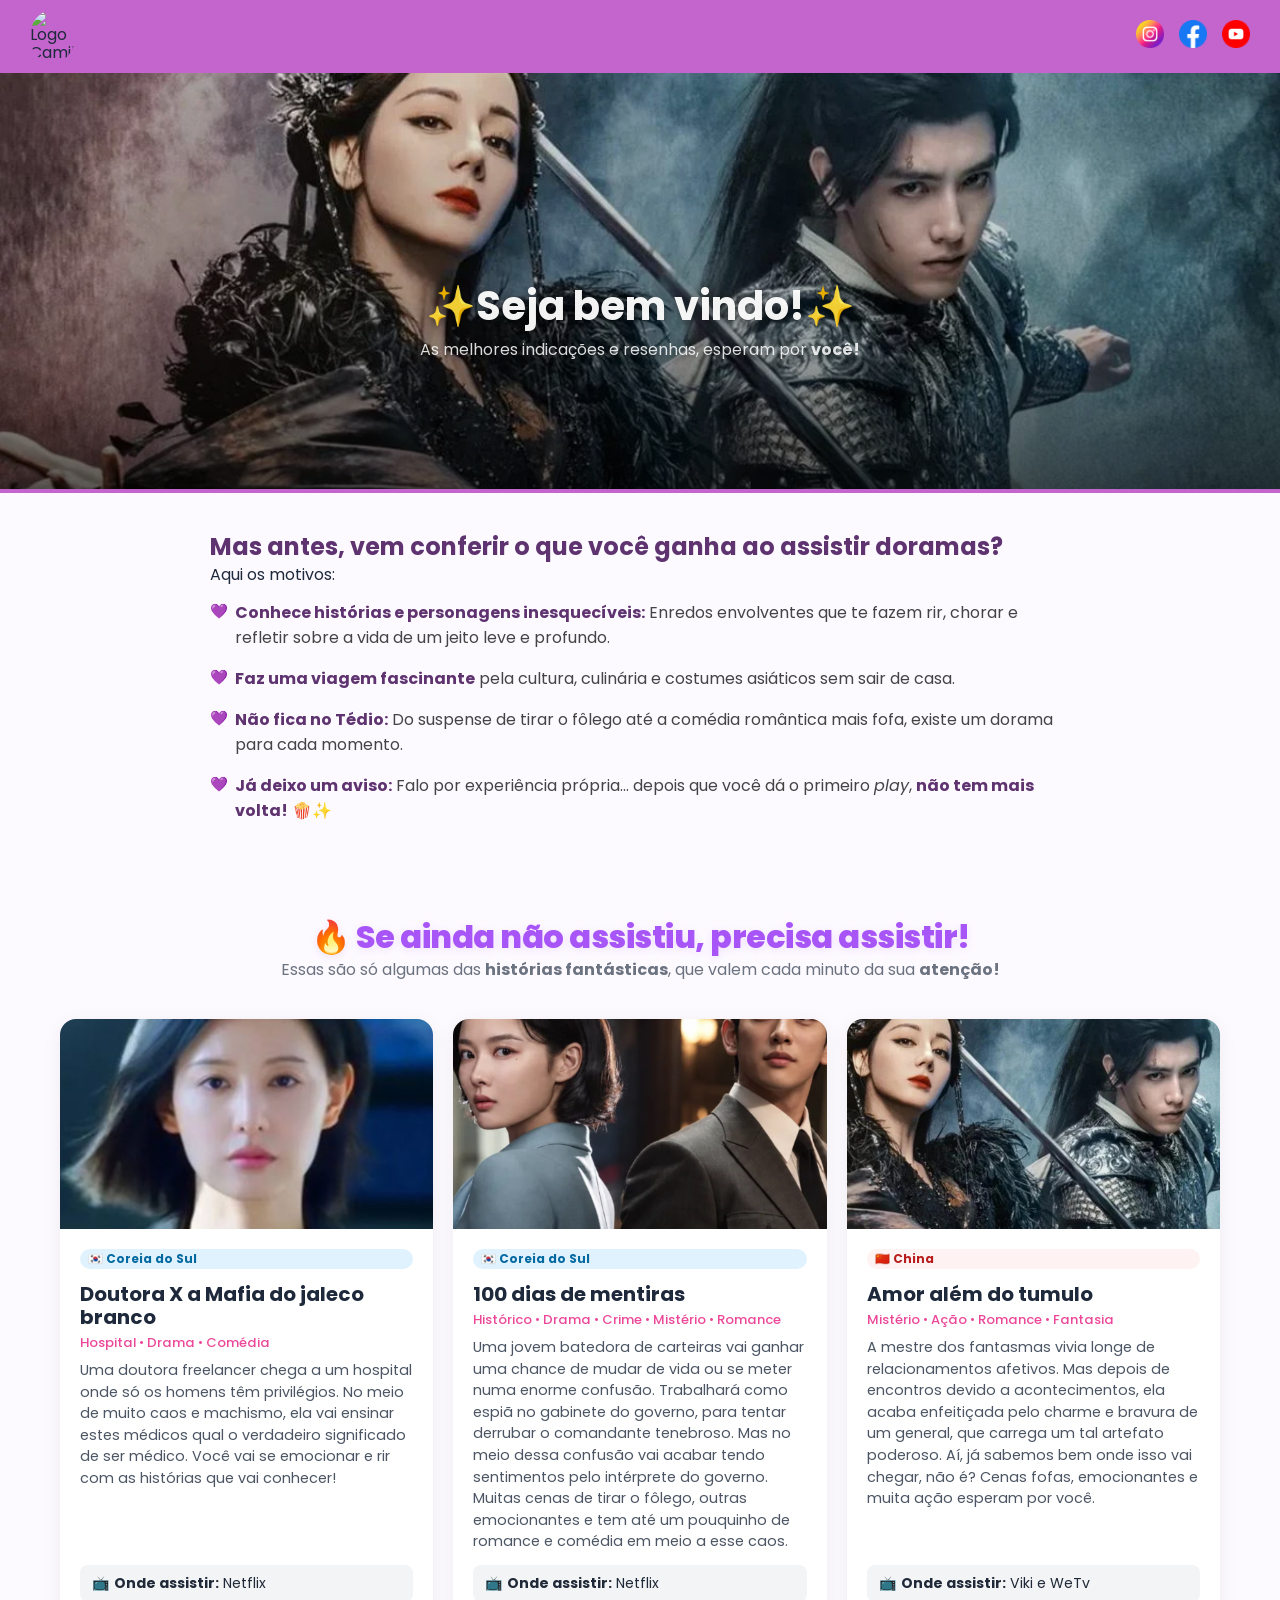
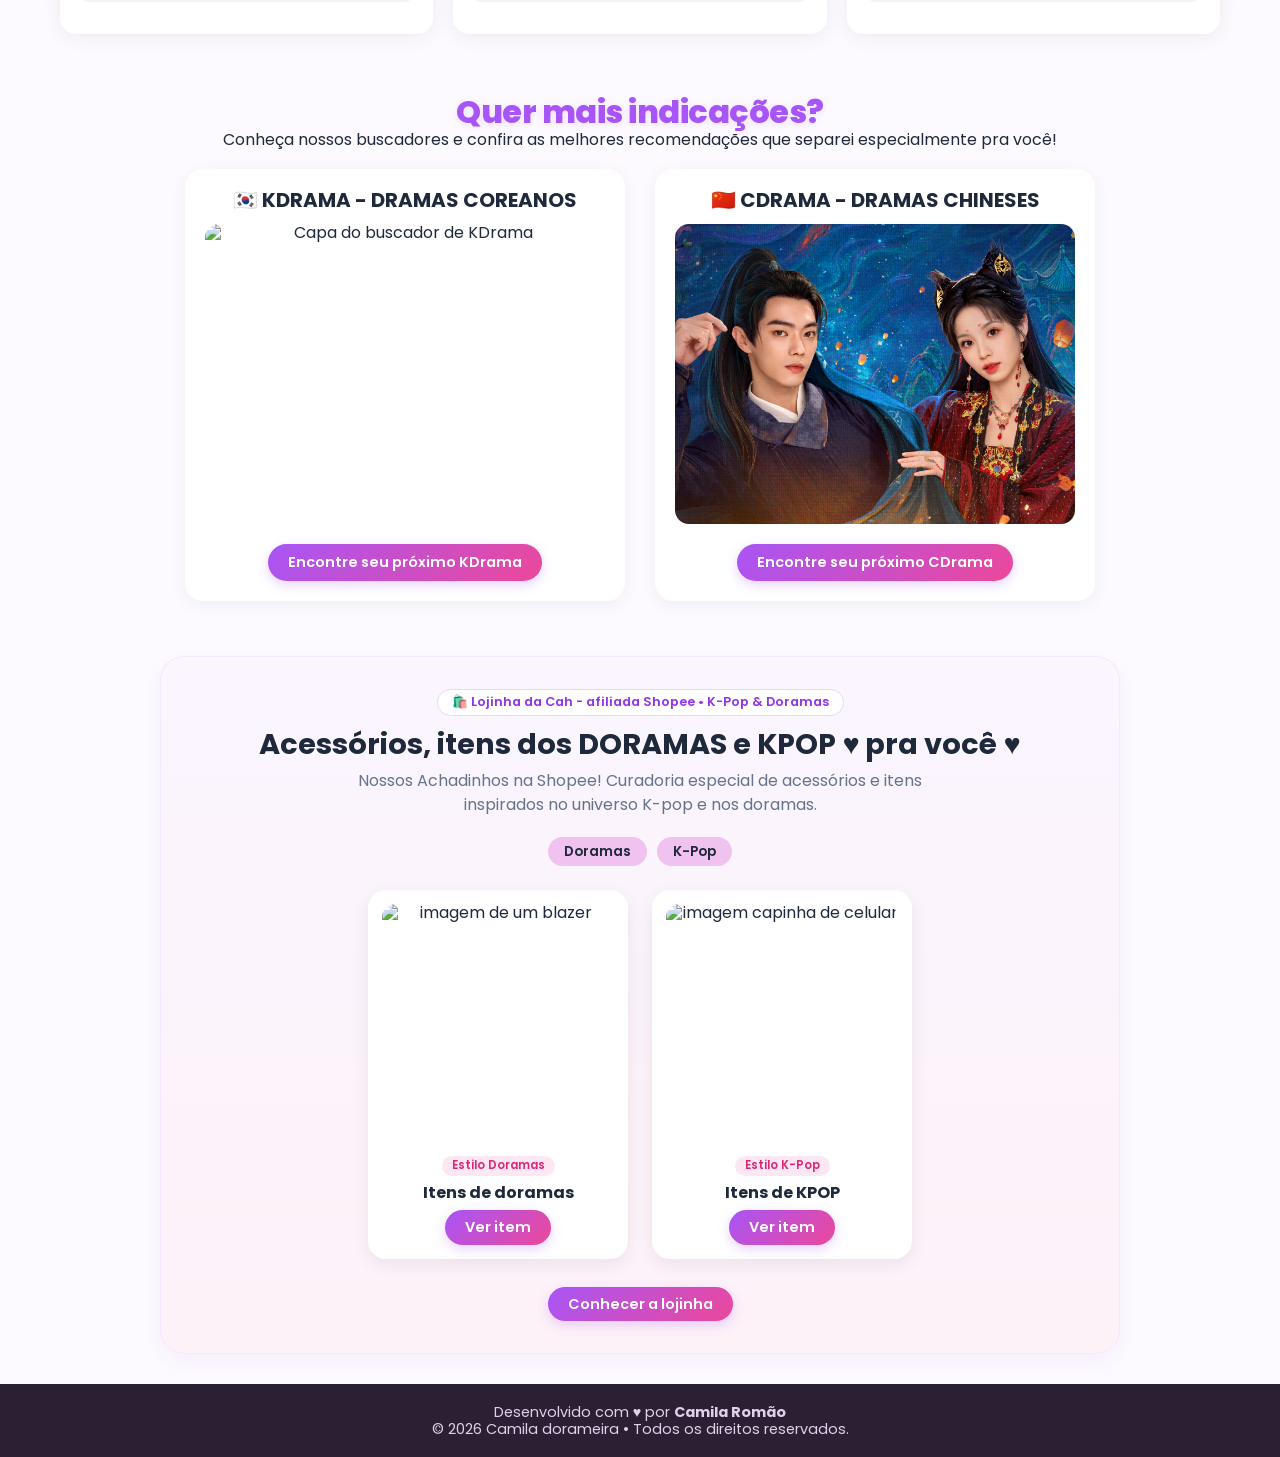
==== commit f28de8d4: "Update index.html" ====
--- a/index.html
+++ b/index.html
@@ -131,7 +131,7 @@
             <span class="selo-lojinha">🛍️ Lojinha da Cah - afiliada Shopee • K-Pop &amp; Doramas</span>
             <h2>Acessórios, itens dos DORAMAS e KPOP ♥ pra você ♥</h2>
             <p>
-                Nossos Achadinhos na Shopee! Curadoria especial de acessórios e itens inspirados no universo K-pop e nos doramas para você divulgar e usar no dia a dia.
+                Nossos Achadinhos na Shopee! Curadoria especial de acessórios e itens inspirados no universo K-pop e nos doramas.
             </p>
 
           <div class="filtros-achadinhos">
@@ -182,7 +182,7 @@
             </div>
 
             <div class="item-achadinho-info">
-                <a href="lojinha.html" target="_blank"
+                <a href="http://127.0.0.1:5501/lojinha/lojinha.html" target="_blank"
                             rel="noopener noreferrer">Conhecer a lojinha</a>
             </div>
 
@@ -197,4 +197,4 @@
 
     <script src="script.js"></script>
 </body>
-</html>+</html>
--- a/style.css
+++ b/style.css
@@ -5,9 +5,15 @@
     font-family: "Poppins", sans-serif;
 }
 
+body {
+    background-color: #fdfaff;
+    color: #1e293b;
+}
+
 /* ============================================== */
 /* 2. CABEÇALHO E NAVEGAÇÃO                       */
 /* ============================================== */
+
 header {
     display: flex;
     justify-content: space-between;
@@ -21,45 +27,23 @@
 }
 
 nav {
-    display: flex; /* Ativa o flexbox para alinhar o form */
-    justify-content: center; /* Centraliza o formulário na barra de navegação */
+    display: flex;
+    justify-content: center;
     padding: 8px;
 }
 
 #form-busca {
-    display: flex; /* Ativa o flexbox para alinhar label, input e botão em linha */
-    align-items: center;
-    gap: 8px; /* Cria o espaçamento de 8px entre os elementos internos */
+    display: flex;
+    align-items: center;
+    gap: 8px;
 }
 
 button {
-   background-color: rgb(215, 117, 228);
-   color: aliceblue;
-   border-radius: 5px;
-   border: none; /* Remove a borda padrão feia do botão */
-   width: 70px;
-   height: 25px;
-   cursor: pointer; /* Faz o cursor virar a "mãozinha" ao passar o mouse */
-}
-
-@media (max-width: 600px) {
-
-    header {
-        padding: 8px 15px;
-    }
-
-    .logotipo {
-        width: 40px;
-    }
-
-    .redes-sociais {
-        gap: 8px;
-    }
-
-    .redes-sociais img {
-        width: 24px;
-    }
-
+    background-color: rgb(215, 117, 228);
+    color: aliceblue;
+    border-radius: 5px;
+    border: none;
+    cursor: pointer;
 }
 
 .logotipo {
@@ -89,103 +73,44 @@
     transform: scale(1.15);
 }
 
-/* ====  EFEITO ANIMAÇÕES DE SAKURA ===== */
+/* ==== EFEITO ANIMAÇÕES DE SAKURA ===== */
 #sakura-container {
-  position: fixed;
-  top: 0;
-  left: 0;
-  width: 100%;
-  height: 100%;
-  pointer-events: none; /* Garante que as pétalas não bloqueiem cliques no site */
-  z-index: 9999;
-  overflow: hidden;
+    position: fixed;
+    top: 0;
+    left: 0;
+    width: 100%;
+    height: 100%;
+    pointer-events: none;
+    z-index: 9999;
+    overflow: hidden;
 }
 
 .petal {
-  position: absolute;
-  top: -20px;
-  background-color: #ffb7c5; /* Cor rosa-cerejeira */
-  border-radius: 15px 0 15px 0; /* Formato de pétala */
-  opacity: 0.85;
-  pointer-events: none;
-  animation: fall linear forwards;
-}
-
-/* Animação de queda e rotação suave */
+    position: absolute;
+    top: -20px;
+    background-color: #ffb7c5;
+    border-radius: 15px 0 15px 0;
+    opacity: 0.85;
+    pointer-events: none;
+    animation: fall linear forwards;
+}
+
 @keyframes fall {
-  0% {
-    transform: translateY(0) rotate(0deg) translateX(0);
-    opacity: 0.9;
-  }
-  50% {
-    transform: translateY(50vh) rotate(180deg) translateX(40px); /* Balanço para o lado */
-  }
-  100% {
-    transform: translateY(105vh) rotate(360deg) translateX(-20px);
-    opacity: 0.1;
-  }
-}
-
-/* =========================================================
-   TEXTO SOBRE O BANNER
-========================================================= */
-
-.texto-banner {
-    position: absolute;
-
-    left: 50%;
-    top: 60%;
-
-    transform: translate(-50%, -50%);
-
-    width: calc(100% - 40px);
-    max-width: 650px;
-
-    margin: 0;
-    padding: 0;
-
-    text-align: center;
-
-    color: rgba(255, 255, 255, 0.9);
-
-    text-shadow: 0 2px 10px rgba(0, 0, 0, 0.45);
-
-    z-index: 2;
-}
-
-.texto-banner h1 {
-    margin: 0 0 8px;
-    padding: 0;
-
-    color: rgba(255, 255, 255, 0.9);
-
-    font-size: clamp(1.4rem, 5vw, 2.5rem);
-
-    font-weight: 700;
-
-    line-height: 1.2;
-
-    text-align: center;
-
-    white-space: normal;
-
-    text-shadow: 0 2px 10px rgba(0, 0, 0, 0.5);
-}
-
-.texto-banner p {
-    margin: 0;
-    padding: 0;
-
-    color: rgba(255, 255, 255, 0.78);
-
-    font-size: clamp(0.75rem, 2.5vw, 1rem);
-
-    line-height: 1.5;
-
-    text-align: center;
-}
-
-/* BANNER DO TOPO                              */
+    0% {
+        transform: translateY(0) rotate(0deg) translateX(0);
+        opacity: 0.9;
+    }
+    50% {
+        transform: translateY(50vh) rotate(180deg) translateX(40px);
+    }
+    100% {
+        transform: translateY(105vh) rotate(360deg) translateX(-20px);
+        opacity: 0.1;
+    }
+}
+
+/* ============================================== */
+/* BANNER DO TOPO                                 */
 /* ============================================== */
 
 .banner {
@@ -210,115 +135,68 @@
     object-position: center;
 }
 
-/* Degrade sobre a imagem */ 
 .conteudo-banner::after {
     content: "";
     position: absolute;
     inset: 0;
     background: linear-gradient(
         to bottom,
-        rgba(0, 0, 0, 0.05),
-        rgba(0, 0, 0, 0.15),
-        rgba(0, 0, 0, 0.55)
+        rgba(0, 0, 0, 0.08),
+        rgba(0, 0, 0, 0.22),
+        rgba(0, 0, 0, 0.62)
     );
     pointer-events: none;
 }
 
-
 .texto-banner {
     position: absolute;
-
     left: 50%;
     top: 60%;
-
     transform: translate(-50%, -50%);
-
     width: calc(100% - 40px);
     max-width: 650px;
-
     margin: 0;
     padding: 0;
-
-    text-align: center;
-
+    text-align: center;
+    color: rgba(255, 255, 255, 0.92);
+    text-shadow: 0 2px 10px rgba(0, 0, 0, 0.45);
     z-index: 2;
 }
 
 .texto-banner h1 {
-    margin: 0 0 8px !important;
+    margin: 0 0 8px;
     padding: 0;
-
-    color: rgba(255, 255, 255, 0.90);
-
+    color: rgba(255, 255, 255, 0.95);
     font-size: clamp(1.5rem, 5vw, 2.5rem);
-
     font-weight: 700;
     line-height: 1.2;
-
-    text-align: center;
-
+    text-align: center;
     white-space: normal;
-
     text-shadow: 0 2px 10px rgba(0, 0, 0, 0.5);
 }
 
 .texto-banner p {
     margin: 0;
     padding: 0;
-
-    color: rgba(255, 255, 255, 0.78);
-
-    font-size: clamp(0.75rem, 2.5vw, 1rem);
-
+    color: rgba(255, 255, 255, 0.85);
+    font-size: clamp(0.8rem, 2.5vw, 1rem);
     line-height: 1.5;
-
-    text-align: center;
-}
-
-/* =========================================================
-   BANNER RESPONSIVO
-========================================================= */
-
-@media (max-width: 768px) {
-
-    .conteudo-banner {
-        height: 280px;
-    }
-
-}
-
-/* =========================================================
-   CELULAR
-========================================================= */
-
-@media (max-width: 600px) {
-
-    .conteudo-banner {
-        height: 240px;
-    }
-
-    .texto-banner {
-        top: 62%;
-
-        width: calc(100% - 30px);
-    }
-
-    .texto-banner h1 {
-        font-size: 1.45rem;
-    }
-
-    .texto-banner p {
-        font-size: 0.75rem;
-    }
-
-}
-
-/* SEÇÕES DE TEXTO E APRESENTAÇÃO  */ 
-
-.secao-chamativa { 
-    max-width: 900px; 
-    margin: 0 auto; 
+    text-align: center;
+}
+
+/* ============================================== */
+/* SEÇÕES DE TEXTO E APRESENTAÇÃO                 */
+/* ============================================== */
+
+.secao-chamativa {
+    max-width: 900px;
+    margin: 0 auto;
     padding: 40px 20px;
+}
+
+.secao-chamativa h2 {
+    color: #5e3370;
+    margin-bottom: 6px;
 }
 
 .lista-motivos {
@@ -348,7 +226,6 @@
     color: #5e3370;
 }
 
-
 /* ==================== TÍTULO DA PÁGINA ==================== */
 
 .titulo-chamativo {
@@ -362,7 +239,6 @@
     color: #a855f7;
     font-weight: 800;
     letter-spacing: -0.5px;
-
     text-shadow: 0 2px 10px rgba(168, 85, 247, 0.15);
 }
 
@@ -376,12 +252,9 @@
 
 .tag-pais {
     display: inline-block;
-
     padding: 3px 8px;
     margin-bottom: 8px;
-
     border-radius: 12px;
-
     font-size: 0.75rem;
     font-weight: bold;
     font-family: "Poppins", sans-serif;
@@ -401,14 +274,10 @@
 
 .grid-doramaflix {
     display: grid;
-    
     grid-template-columns: repeat(3, minmax(0, 1fr));
-
     gap: 20px;
-
     width: 100%;
     max-width: 1200px;
-
     margin: 0 auto;
     padding: 20px;
 }
@@ -416,89 +285,66 @@
 /* ==================== CARDS DE DORAMA ==================== */
 
 .card-dorama {
-
+    display: flex;
+    flex-direction: column;
     width: 100%;
     background: #ffffff;
-
     border-radius: 16px;
-
     overflow: hidden;
-
     box-shadow: 0 4px 20px rgba(0, 0, 0, 0.06);
-
     cursor: pointer;
-
-    opacity: 1;
-    transform: translateY(0);
-    filter: none;
-    visibility: visible;
-
-    transition:
-        transform 0.3s ease,
-        box-shadow 0.3s ease;
+    transition: transform 0.3s ease, box-shadow 0.3s ease;
 }
 
 .card-dorama:hover {
     transform: translateY(-8px) scale(1.02);
-
     box-shadow: 0 16px 32px rgba(168, 85, 247, 0.25);
 }
 
 .card-dorama img {
-  width: 100%;
-  border-radius: 2px;
+    width: 100%;
+    height: 210px;
+    object-fit: cover;
+    display: block;
 }
 
 .card-info {
     padding: 20px;
+    flex: 1;
+    display: flex;
+    flex-direction: column;
 }
 
 .card-info h3 {
     font-size: 1.25rem;
-
     color: #1e293b;
-
     margin: 6px 0;
 }
 
 .genero {
     display: block;
-
     font-size: 0.82rem;
-
     color: #ec4899;
-
     font-weight: 500;
-
     margin-bottom: 10px;
 }
 
 .card-info p {
     font-size: 0.9rem;
-
     color: #4b5563;
-
     line-height: 1.5;
-
     margin-bottom: 12px;
 }
-
-/* ==================== ONDE ASSISTIR ==================== */
 
 .onde-assistir {
     display: inline-block;
-
+    margin-top: auto;
     font-size: 0.88rem !important;
-
     color: #1f2937 !important;
-
     background-color: #f3f4f6;
-
     padding: 8px 12px;
-
     border-radius: 8px;
 }
-
 
 /* ==========================================
    SEÇÃO DOS BUSCADORES
@@ -515,10 +361,8 @@
     color: #a855f7;
     font-weight: 800;
     letter-spacing: -0.5px;
-
     text-shadow: 0 2px 10px rgba(168, 85, 247, 0.15);
 }
-
 
 .buscadores {
     display: flex;
@@ -526,303 +370,274 @@
     justify-content: center;
     gap: 30px;
     width: 100%;
-}
-
-
-/* ==========================================
-   CADA BUSCADOR
-   ========================================== */
+    max-width: 1100px;
+    margin: 0 auto;
+    padding: 0 15px;
+}
 
 .buscador-titulo {
     display: flex;
-
     flex-direction: column;
-
-    align-items: center;
-    justify-content: center;
-
-    text-align: center;
-
+    align-items: center;
+    justify-content: space-between;
+    text-align: center;
     padding: 20px;
-}
-
-
-/* ==========================================
-   TÍTULO
-   ========================================== */
+    background: #ffffff;
+    border-radius: 18px;
+    box-shadow: 0 4px 18px rgba(0, 0, 0, 0.05);
+}
 
 .buscador-titulo h2 {
     color: #1e293b;
-
-    margin-bottom: 5px;
-}
-
-
-/* ==========================================
-   NOME DO BUSCADOR
-   ========================================== */
-
-.buscador-titulo p {
-    color: #64748b;
-
-    margin-bottom: 15px;
+    margin-bottom: 12px;
+    font-size: 1.25rem;
 }
 
 .buscadores img {
     width: 400px;
+    max-width: 100%;
     height: 300px;
     object-fit: cover;
-    border-radius: 18px;
-}
-
-/* ==========================================
-   BOTÃO
-   ========================================== */
+    border-radius: 14px;
+    margin-bottom: 14px;
+}
 
 .buscador-titulo a {
     display: flex;
-
     align-items: center;
     justify-content: center;
     margin-top: 6px;
-
     gap: 6px;
-
-    background: linear-gradient(
-        135deg,
-        #a855f7,
-        #ec4899
-    );
-
+    background: linear-gradient(135deg, #a855f7, #ec4899);
     color: #ffffff;
-
     font-weight: 600;
-
     font-size: 0.9rem;
-
-    padding: 8px 18px;
-
+    padding: 10px 20px;
     border-radius: 20px;
-
     text-decoration: none;
-
-    box-shadow:
-        0 4px 12px rgba(168, 85, 247, 0.25);
-
-    transition:
-        transform 0.3s ease,
-        box-shadow 0.3s ease;
-}
-
-
-/* ==========================================
-   HOVER
-   ========================================== */
+    box-shadow: 0 4px 12px rgba(168, 85, 247, 0.25);
+    transition: transform 0.3s ease, box-shadow 0.3s ease;
+}
 
 .buscador-titulo a:hover {
     transform: translateY(-2px) scale(1.05);
-
-    box-shadow:
-        0 6px 18px rgba(168, 85, 247, 0.4);
-}
-
-/* ==================== SEÇÃO ACHADINHOS ==================== */
+    box-shadow: 0 6px 18px rgba(168, 85, 247, 0.4);
+}
+
+/* ==================== SEÇÃO ACHADINHOS / LOJINHA ==================== */
 
 .achadinhos {
     width: 100%;
-    margin-top: 50px;
-}
-
-
-/* ==========================================
-   CONTEÚDO
-   ========================================== */
+    margin: 55px 0 30px;
+    padding: 0 15px;
+}
 
 .achadinhos-titulo {
-    display: flex;
-
+    max-width: 960px;
+    margin: 0 auto;
+    display: flex;
     flex-direction: column;
-
     align-items: center;
     justify-content: center;
-
-    text-align: center;
-
-    padding: 20px;
-}
-
-
-/* ==========================================
-   TÍTULO
-   ========================================== */
+    text-align: center;
+    padding: 32px 24px;
+    background: linear-gradient(180deg, #faf5ff 0%, #fdf2f8 100%);
+    border: 1px solid #f3e8ff;
+    border-radius: 24px;
+    box-shadow: 0 8px 24px rgba(168, 85, 247, 0.08);
+}
+
+.selo-lojinha {
+    display: inline-block;
+    background-color: #ffffff;
+    color: #9333ea;
+    border: 1px solid #e9d5ff;
+    padding: 5px 14px;
+    border-radius: 999px;
+    font-size: 0.8rem;
+    font-weight: 600;
+    margin-bottom: 12px;
+}
 
 .achadinhos-titulo h2 {
     color: #1e293b;
-
-    margin-bottom: 5px;
-}
-
-
-/* ==========================================
-   TEXTO
-   ========================================== */
-
-.achadinhos-titulo p {
+    margin-bottom: 8px;
+    font-size: clamp(1.3rem, 3vw, 1.8rem);
+}
+
+.achadinhos-titulo > p {
     color: #64748b;
-
+    max-width: 620px;
     margin-bottom: 20px;
-}
-
-
-/* ==========================================
-   IMAGENS
-   ========================================== */
-
-.achadinhos-imagens {
-    display: flex;
-
-    align-items: center;
+    line-height: 1.5;
+}
+
+.filtros-achadinhos {
+    display: flex;
+    flex-wrap: wrap;
     justify-content: center;
-
-    gap: 20px;
-
-    width: 100%;
-
-    margin-bottom: 25px;
-}
-
-
-.achadinhos-imagens img {
-    width: 220px;
-    height: 280px;
-
+    gap: 10px;
+    margin-bottom: 24px;
+}
+
+.filtro-btn {
+    background-color: #f0c2f0;
+    padding: 7px 16px;
+    border-radius: 999px;
+    font-size: 0.85rem;
+    font-weight: 600;
+}
+
+.achadinhos-grid {
+    display: grid;
+    grid-template-columns: repeat(2, minmax(0, 260px));
+    justify-content: center;
+    gap: 24px;
+    width: 100%;
+    margin-bottom: 28px;
+}
+
+.item-achadinho {
+    background-color: #ffffff;
+    border-radius: 18px;
+    padding: 14px;
+    box-shadow: 0 6px 18px rgba(0, 0, 0, 0.07);
+    display: flex;
+    flex-direction: column;
+    align-items: center;
+    transition: transform 0.3s ease, box-shadow 0.3s ease;
+}
+
+.item-achadinho:hover {
+    transform: translateY(-5px) scale(1.02);
+    box-shadow: 0 10px 25px rgba(168, 85, 247, 0.2);
+}
+
+.item-achadinho img {
+    width: 100%;
+    height: 240px;
     object-fit: cover;
-
-    border-radius: 18px;
-
-    box-shadow:
-        0 6px 18px rgba(0, 0, 0, 0.12);
-
-    transition:
-        transform 0.3s ease,
-        box-shadow 0.3s ease;
-}
-
-
-.achadinhos-imagens img:hover {
-    transform: translateY(-5px) scale(1.03);
-
-    box-shadow:
-        0 10px 25px rgba(168, 85, 247, 0.25);
-}
-
-
-/* ==========================================
-   BOTÃO
-   ========================================== */
-
-.achadinhos-titulo a {
+    border-radius: 14px;
+    margin-bottom: 12px;
+}
+
+.item-achadinho-info {
+    display: flex;
+    flex-direction: column;
+    align-items: center;
+    gap: 8px;
+}
+
+.badge-item {
+    font-size: 0.72rem;
+    font-weight: 600;
+    color: #db2777;
+    background-color: #fce7f3;
+    padding: 3px 10px;
+    border-radius: 999px;
+}
+
+.item-achadinho-info h3 {
+    font-size: 1rem;
+    color: #1e293b;
+}
+
+.item-achadinho-info a,
+.botao-loja-completa {
     display: inline-flex;
-
     align-items: center;
     justify-content: center;
-
     gap: 6px;
-
-    background: linear-gradient(
-        135deg,
-        #a855f7,
-        #ec4899
-    );
-
+    background: linear-gradient(135deg, #a855f7, #ec4899);
     color: #ffffff;
-
     font-weight: 600;
-
     font-size: 0.9rem;
-
-    padding: 8px 18px;
-
+    padding: 9px 20px;
     border-radius: 20px;
-
     text-decoration: none;
-
-    box-shadow:
-        0 4px 12px rgba(168, 85, 247, 0.25);
-
-    transition:
-        transform 0.3s ease,
-        box-shadow 0.3s ease;
-}
-
-
-.achadinhos-titulo a:hover {
+    box-shadow: 0 4px 12px rgba(168, 85, 247, 0.25);
+    transition: transform 0.3s ease, box-shadow 0.3s ease;
+}
+
+.item-achadinho-info a:hover,
+.botao-loja-completa:hover {
     transform: translateY(-2px) scale(1.05);
-
-    box-shadow:
-        0 6px 18px rgba(168, 85, 247, 0.4);
-}
-
-
-/* ==========================================
-   CELULAR
-   ========================================== */
-
-@media (max-width: 600px) {
-
+    box-shadow: 0 6px 18px rgba(168, 85, 247, 0.4);
+}
+
+/* =========================================================
+   TABLET & CELULAR
+========================================================= */
+
+@media (max-width: 900px) {
     .grid-doramaflix {
-        grid-template-columns: 1fr;
-
-        gap: 20px;
-
-        padding: 15px;
-    }
-
-    .grid-doramaflix {
-        flex-direction: column;
-        align-items: center;
-        display: block;
-    }
-
-
-    .card-dorama {
-        width: 100%;
-    }
-
+        grid-template-columns: repeat(2, minmax(0, 1fr));
+    }
 
     .buscadores {
         flex-direction: column;
         align-items: center;
-
+    }
+}
+
+@media (max-width: 768px) {
+    header {
+        padding: 8px 15px;
+    }
+
+    .logotipo {
+        width: 40px;
+    }
+
+    .redes-sociais {
+        gap: 8px;
+    }
+
+    .redes-sociais img {
+        width: 24px;
+    }
+
+    .conteudo-banner {
+        height: 240px;
+    }
+
+    .texto-banner {
+        top: 62%;
+        width: calc(100% - 30px);
+    }
+
+    .texto-banner h1 {
+        font-size: 1.45rem;
+    }
+
+    .texto-banner p {
+        font-size: 0.75rem;
+    }
+
+    .grid-doramaflix {
+        grid-template-columns: 1fr;
+        gap: 20px;
+        padding: 15px;
+    }
+
+    .card-dorama {
+        width: 100%;
     }
 
     .buscadores img {
         width: 100%;
         max-width: 400px;
-        height: 280px;
-        object-fit: cover;
-    }
-
-
-    .achadinhos-imagens {
+        height: 260px;
+    }
+
+    .achadinhos-grid {
+        grid-template-columns: repeat(2, minmax(0, 1fr));
         gap: 12px;
     }
 
-    .achadinhos-imagens img {
-        width: 145px;
-        height: 190px;
-    }
-
-}
-
-/* TABLET */
-
-@media (max-width: 900px) {
-
-    .grid-doramaflix {
-        grid-template-columns: repeat(2, minmax(0, 1fr));
-    }
-
+    .item-achadinho img {
+        height: 185px;
+    }
 }
 
 /* ============================================== */
@@ -834,4 +649,4 @@
     background-color: #2b1f33;
     color: #e0d0ea;
     font-size: 0.9rem;
-}
+}
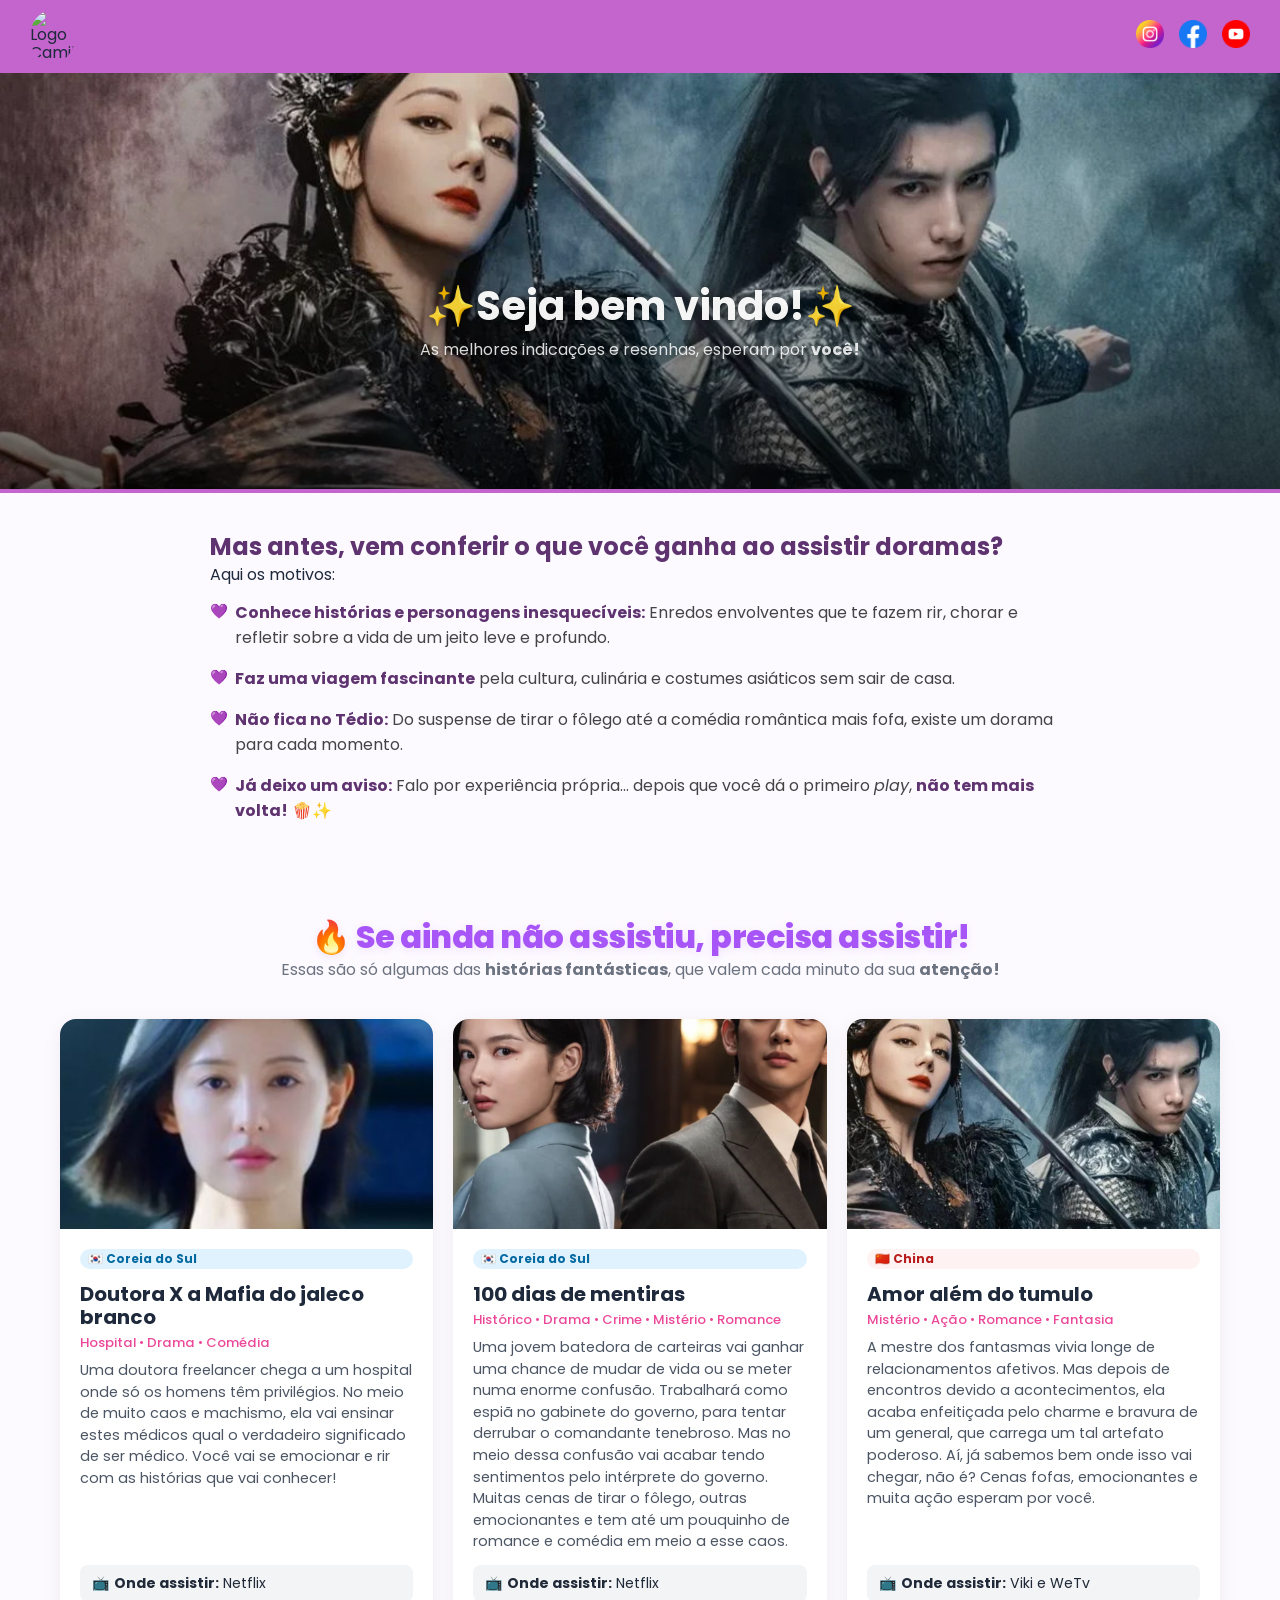
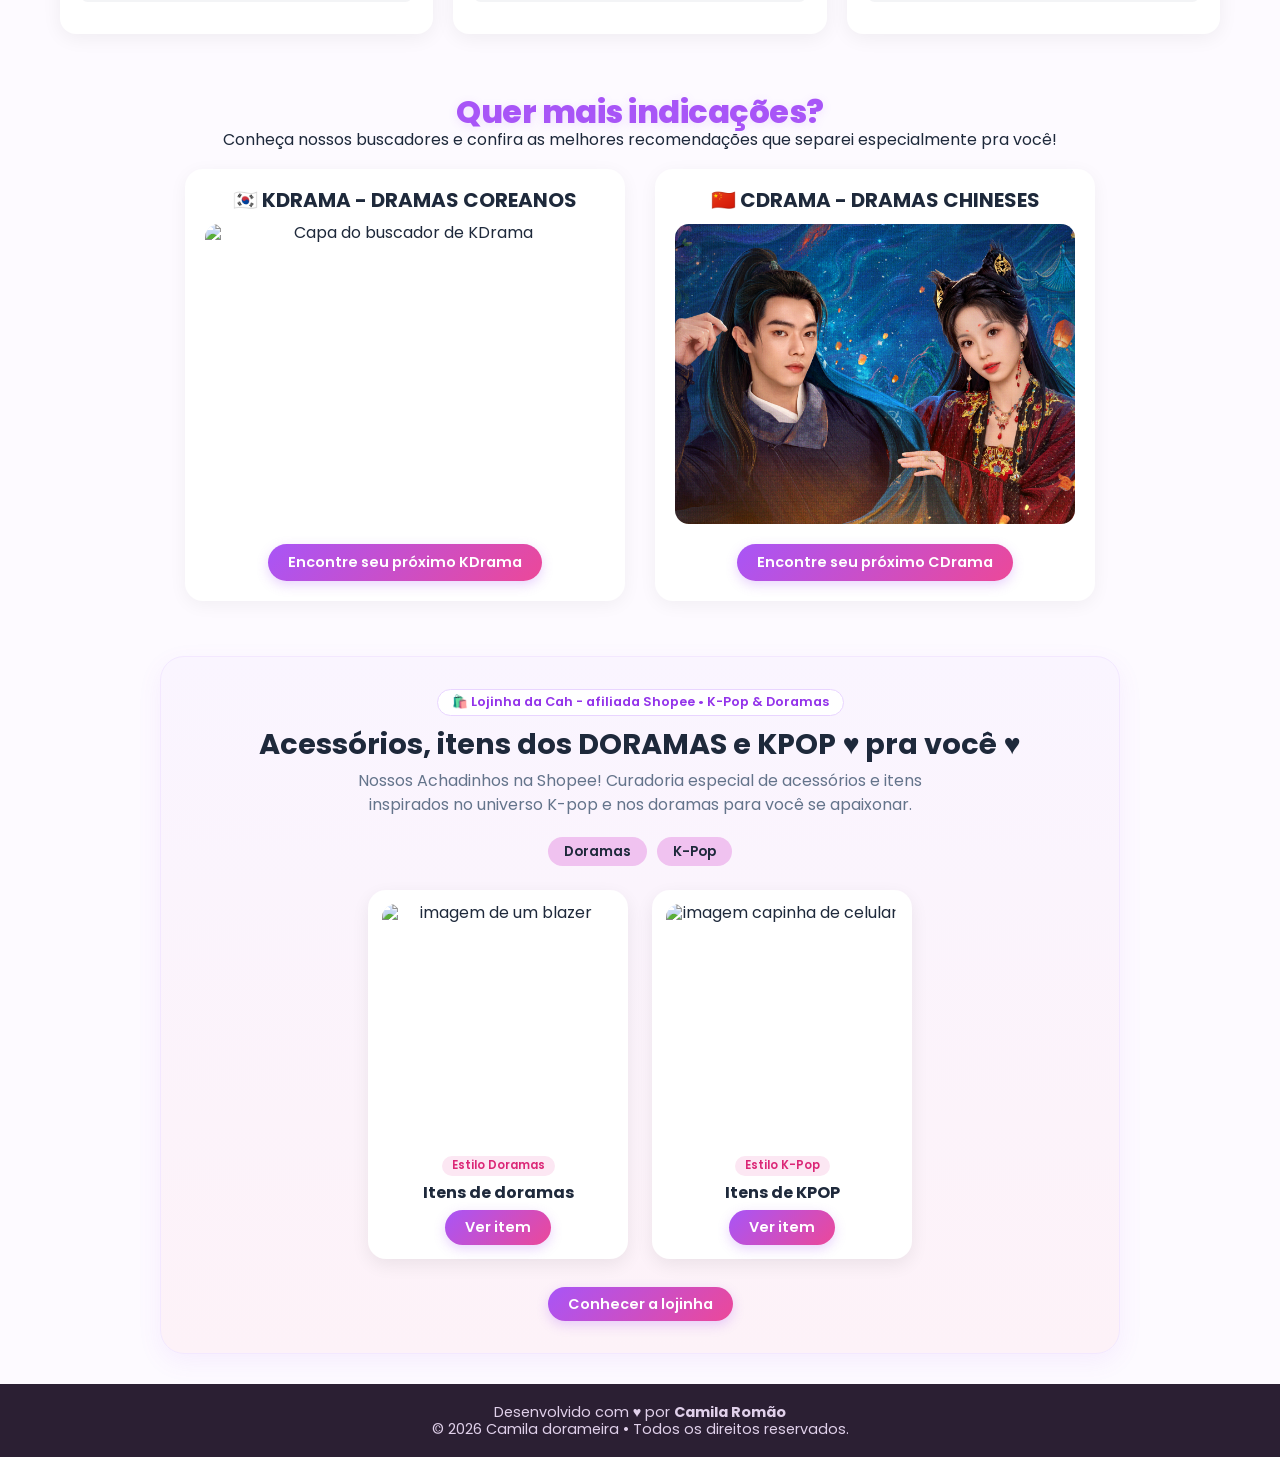
==== commit 51856ce1: "Add files via upload" ====
--- a/index.html
+++ b/index.html
@@ -131,7 +131,7 @@
             <span class="selo-lojinha">🛍️ Lojinha da Cah - afiliada Shopee • K-Pop &amp; Doramas</span>
             <h2>Acessórios, itens dos DORAMAS e KPOP ♥ pra você ♥</h2>
             <p>
-                Nossos Achadinhos na Shopee! Curadoria especial de acessórios e itens inspirados no universo K-pop e nos doramas.
+                Nossos Achadinhos na Shopee! Curadoria especial de acessórios e itens inspirados no universo K-pop e nos doramas para você se apaixonar.
             </p>
 
           <div class="filtros-achadinhos">
@@ -197,4 +197,4 @@
 
     <script src="script.js"></script>
 </body>
-</html>
+</html>
